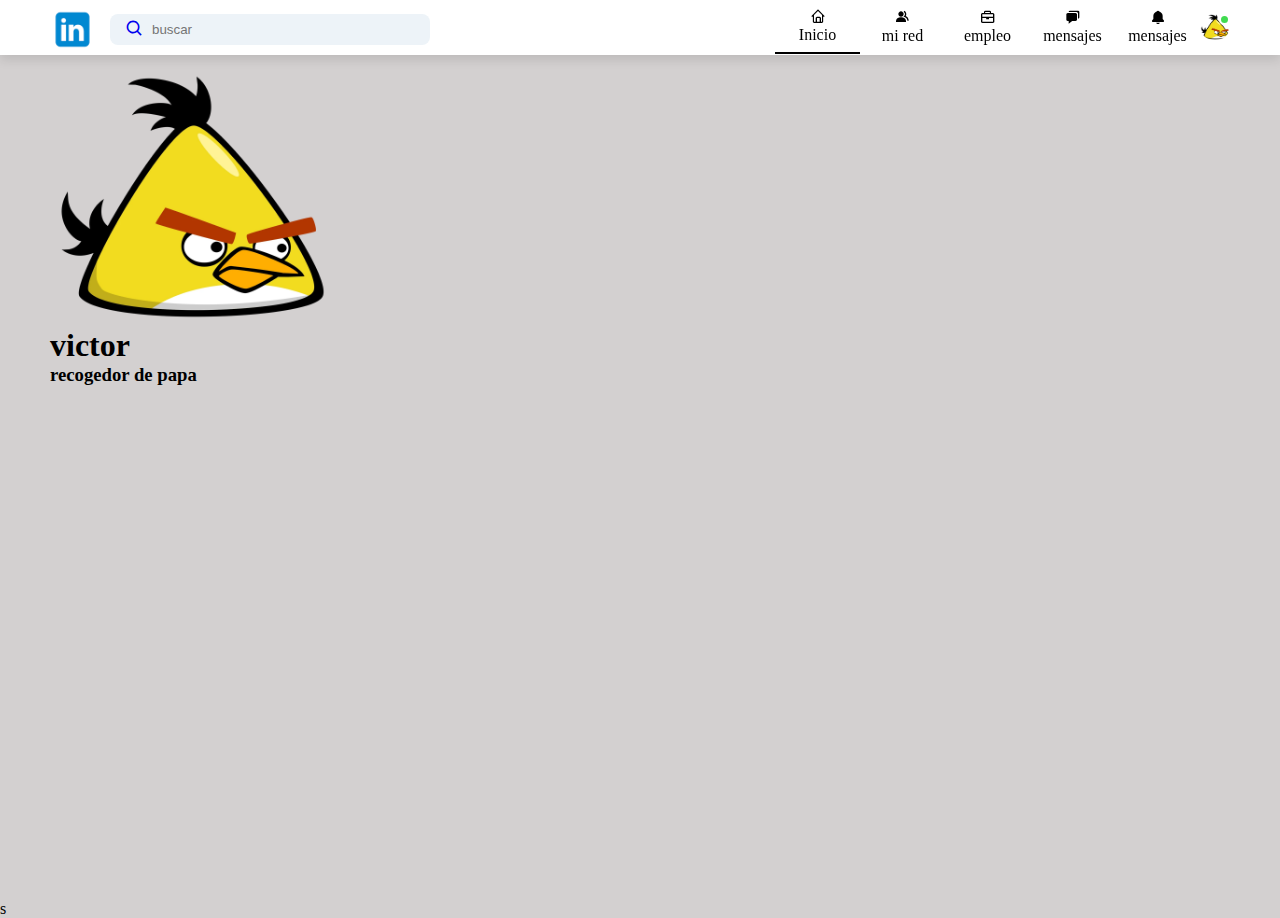
==== index.html @ 9cdaf993 "lo que llevo hasta ahora" ====
<!DOCTYPE html>
<html lang="en">

<head>
  <meta charset="UTF-8">
  <meta name="viewport" content="width=device-width, initial-scale=1.0">
  <title>Linkedin</title>
  <link href='https://unpkg.com/boxicons@2.1.4/css/boxicons.min.css' rel='stylesheet'>
  <link rel="stylesheet" href="/css/styles.css">
  <link rel="shortcut icon" href="img/linkedin.png">
</head>

<body>
  <header>
    <div class="container__header container">
      <div class="container_header-izquierda">
        <a href="index.html" class="logo">
          <img src="img/linkedin.png" alt="linkedin.log" class="logo_img">
        </a>
        <form class=" buscar">
          <a href="#">
            <i class=' search__icon bx bx-search'></i>
          </a>
          <input class="input__buscar" type="text" placeholder="buscar">
        </form>
      </div>
      <div class="header__right">
        <nav class="navegacion">
          <ul class="lista_navegacion">
            <li class="navegacion_item navegacion_item--border">
              <a href="#" class="navegacion_link">
                <i class='icono_navegacion bx bx-home'></i>
                <span class="span_navegacion">Inicio</span>
              </a>
            </li>
            <li class="navegacion_item">
              <a href="#" class="navegacion_link">
                <i class='icono_navegacion bx bxs-group'></i>
                <span class="span_navegacion">mi red</span>
              </a>
            </li>
            <li class="navegacion_item">
              <a href="#" class="navegacion_link">
                <i class='icono_navegacion bx bx-briefcase'></i>
                <span class="span_navegacion">empleo</span>
              </a>
            </li>
            <li class="navegacion_item">
              <a href="#" class="navegacion_link">
                <i class='icono_navegacion bx bxs-chat'></i>
                <span class="span_navegacion">mensajes</span>
              </a>
            </li>
            <li class="navegacion_item">
              <a href="#" class="navegacion_link">
                <i class='icono_navegacion bx bxs-bell'></i>
                <span class="span_navegacion">mensajes</span>
              </a>
            </li>
            <div href="#" class="perfil">
              <div class="online">
                <img src="/img/victor.png" alt="user" class="user_perfil">
              </div>
            </div>
          </ul>
        </nav>
      </div>
    </div>
  </header>

  <div class="content-layout container">
    <aside class="sidebar">
      <div class="sidebar-profile-box">
        <img src="/img/victor.png" width="100%">
        <div class="sidebar-profile-info">
          <!-- <img src="/img/victor.png"> -->
          <h1>victor</h1>
          <h3>recogedor de papa</h3>

        </div>
      </div>
    </aside>
  </div>
</body>

</html>s
---- css/styles.css ----
* {
  margin: 0;
  padding: 0;
  box-sizing: border-box;
}

body {
  display: flex;
  flex-direction: column;
  background-color: rgb(211, 208, 208);

}



.container {
  max-width: 1200px;
  width: 100%;
  margin: auto;
  padding: 0 10px;

}

header {

  height: 55px;
  grid-area: header;
  width: 100%;
  background-color: #fff;
  padding: 0 10px;
  top: 0;
  z-index: 100;
  box-shadow: 0 5px 10px rgba(0, 0, 0, 0.1);
  position: fixed;

}

.container__header {
  display: flex;
  align-items: center;
  justify-content: space-between;

}

.container_header-izquierda {

  display: flex;
  align-items: center;
  flex: 0 1 380px;
  margin-top: 5px;

}

.logo img {
  width: 45px;
  margin-right: 15px;
  display: block;


}

.buscar {

  display: flex;
  /* display: block; */
  background-color: #edf3f8;
  align-items: center;
  padding: 0 15px;
  border-radius: 8px;
  width: 100%;
  /* margin: 0 auto; */


}

.search__icon {

  font-size: 1.2rem;

}


.input__buscar {


  width: 100%;
  padding: 8px;
  outline: none;
  border: 0;
  background-color: transparent;

}


.container_header {
  background-color: white;
  /* display: flex;
  align-items: center; */
}


.header__right {

  display: flex;
  /* align-items: end; */
  /* align-content: end;   */




}

.navegacion {

  display: flex;
  align-items: center;
  gap: 20px;
}

.lista_navegacion {

  display: flex;
  align-items: center;
  list-style: none;

}

.navegacion_item {

  display: flex;
  align-items: center;

}

.navegacion_link {
  display: flex;
  align-items: center;
  justify-content: center;
  flex-direction: column;
  gap: 2px;
  text-align: center;
  font-weight: 400;
  min-height: 52px;
  min-width: 85px;
  position: relative;
  transition: 1s;
  /* border-bottom: solid black 1px; */
  text-decoration: none;
  color: black;
}

.perfil {
  position: relative;
}

.online {
  position: relative;
}

.online::after {
  content: '';
  height: 7px;
  width: 7px;
  border: 2px solid #fff;
  border-radius: 50%;
  right: 0px;
  top: 0px;
  background-color: #41db51;
  position: absolute;
}

.user_perfil {

  width: 30px;
  border-radius: 50%;
  display: block;
  cursor: pointer;
  position: relative;
}


.navegacion_item:hover {

  /* border-radius: solid black 2px; */
  border-bottom: solid 2px;
  transition: 0.5s;

}

.navegacion_item--border {

  /* border-radius: solid black 2px; */
  border-bottom: solid 2px;

}

.content-layout {
  display: grid;
  grid-template-rows: auto;
  grid-template-columns: 280px 1fr 280px;
  grid-template-areas:
    'sidebar main aside';
  gap: 1rem;
  height: 100vh;
  padding-top: calc(52px + 20px);
}
.sidebar{

  



}
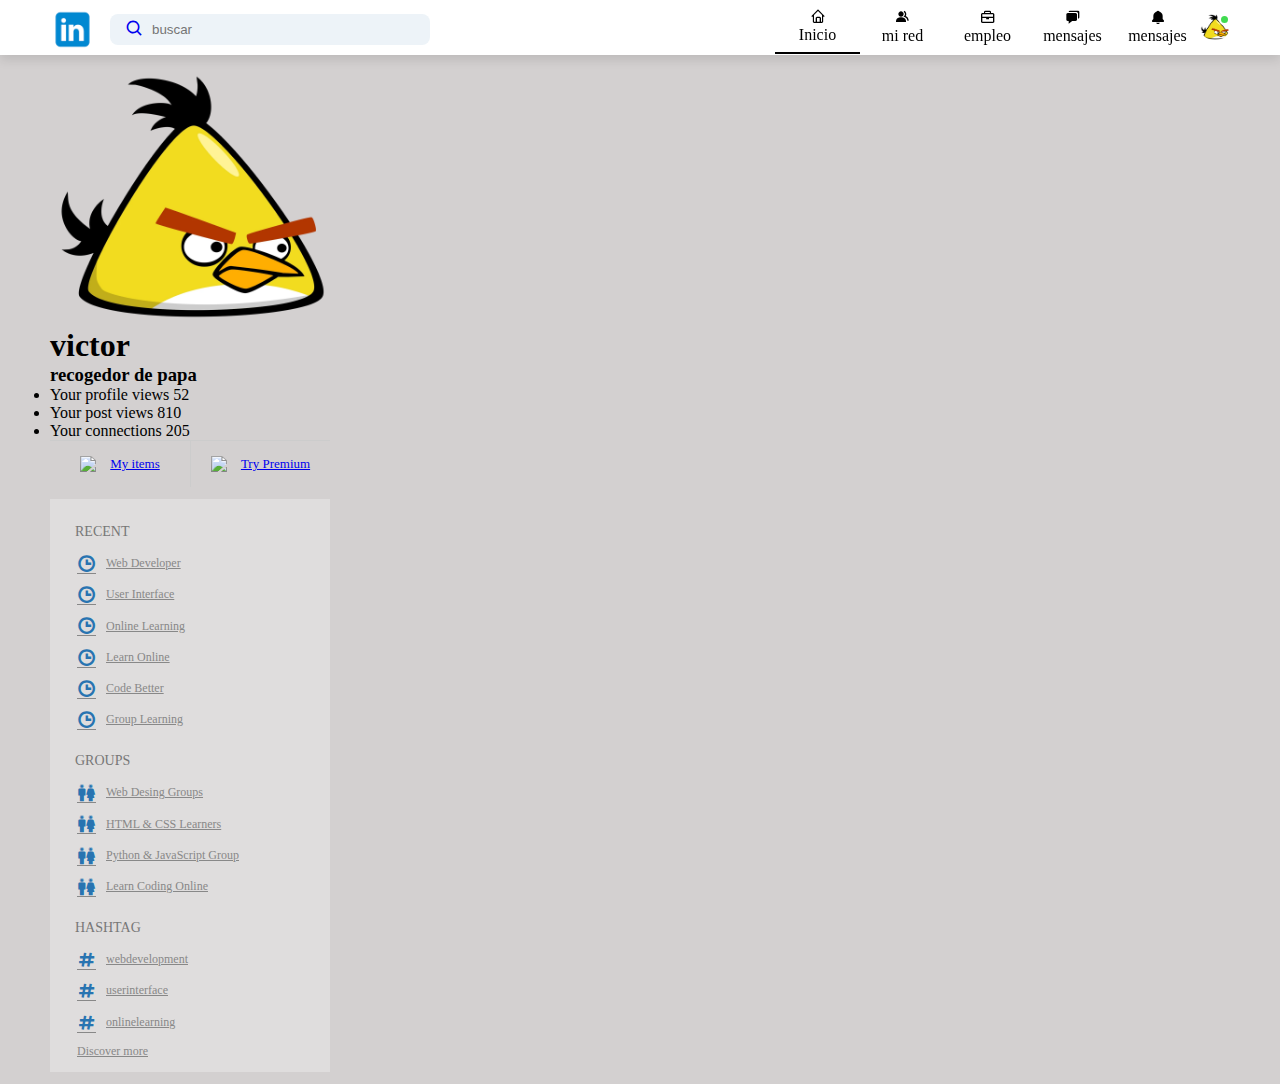
==== commit 4cfc8367: "sidebar--" ====
--- a/index.html
+++ b/index.html
@@ -76,6 +76,41 @@
           <!-- <img src="/img/victor.png"> -->
           <h1>victor</h1>
           <h3>recogedor de papa</h3>
+          <ul>
+            <li>Your profile views <span>52</span></li>
+            <li>Your post views <span>810</span></li>
+            <li>Your connections <span>205</span></li>
+          
+          </ul>
+        </div>
+        <div class="sidebar-perfil-link">
+          <a href="#"><img src="images/items.png">My items</a>
+          <a href="#"><img src="images/premium.png">Try Premium</a>
+        </div>
+      </div>
+
+      <div class="sidebar-rasgos">
+        <h3>RECENT</h3>
+        <a href="#"><i class='bx bx-time'></i> Web Developer </a>
+        <a href="#"><i class='bx bx-time'></i> User Interface </a>
+        <a href="#"><i class='bx bx-time'></i> Online Learning </a>
+        <a href="#"><i class='bx bx-time'></i> Learn Online </a>
+        <a href="#"><i class='bx bx-time'></i> Code Better </a>
+        <a href="#"><i class='bx bx-time'></i> Group Learning </a>
+        <h3>GROUPS</h3>
+        <a href="#"><i class='bx bx-male-female'></i> Web Desing Groups </a>
+        <a href="#"><i class='bx bx-male-female'></i> HTML & CSS Learners </a>
+        <a href="#"><i class='bx bx-male-female'></i> Python & JavaScript Group </a>
+        <a href="#"><i class='bx bx-male-female'></i> Learn Coding Online </a>
+        <h3>HASHTAG</h3>
+        <a href="#"><i class='bx bx-hash'></i> webdevelopment </a>
+        <a href="#"><i class='bx bx-hash'></i> userinterface </a>
+        <a href="#"><i class='bx bx-hash'></i> onlinelearning </a>
+        <div class="discover-more-link">
+          <a href="#">Discover more</a>
+        </div>
+      </div>
+  </aside>
 
         </div>
       </div>
@@ -83,4 +118,4 @@
   </div>
 </body>
 
-</html>s+</html>--- a/css/styles.css
+++ b/css/styles.css
@@ -204,10 +204,65 @@
   height: 100vh;
   padding-top: calc(52px + 20px);
 }
-.sidebar{
-
-  
-
-
-
-}+
+
+
+/* sidebar */
+.sidebar-perfil-link {
+  display: flex;
+  align-items: center;
+  border-top: 1px solid #ccc;
+}
+.sidebar-perfil-link a {
+  display: flex;
+  flex-basis: 50%;
+  align-items: center;
+  justify-content: center;
+  padding: 15px 0;
+  font-size: 13px;
+  border-left: 1px solid #ccc;
+}
+
+.sidebar-perfil-link a:first-child {
+  border-left: 0;
+}
+
+.sidebar-perfil-link a img {
+  width: 20px;
+  margin-right: 10px;
+}
+
+.sidebar-rasgos {
+  background-color: #dfdddd;
+  padding: 5px 25px;
+  margin: 12px 0;
+}
+
+.sidebar-rasgos h3 {
+  color: #777;
+  font-size: 14px;
+  font-weight: 500;
+  margin: 20px 0 10px;
+}
+
+.sidebar-rasgos a {
+  display: flex;
+  align-items: center;
+  font-size: 12px;
+  font-weight: 500;
+  color: #888;
+  margin: 4px 0;
+  padding: 4px 2px;
+  transition: 0.5s;
+}
+
+.sidebar-rasgos a:hover {
+  background-color: #edf3f8;
+}
+
+.sidebar-rasgos a i {
+  font-size: 1.2rem;
+  margin-right: 10px;
+  font-weight: 600;
+  color: #2874b1;
+}
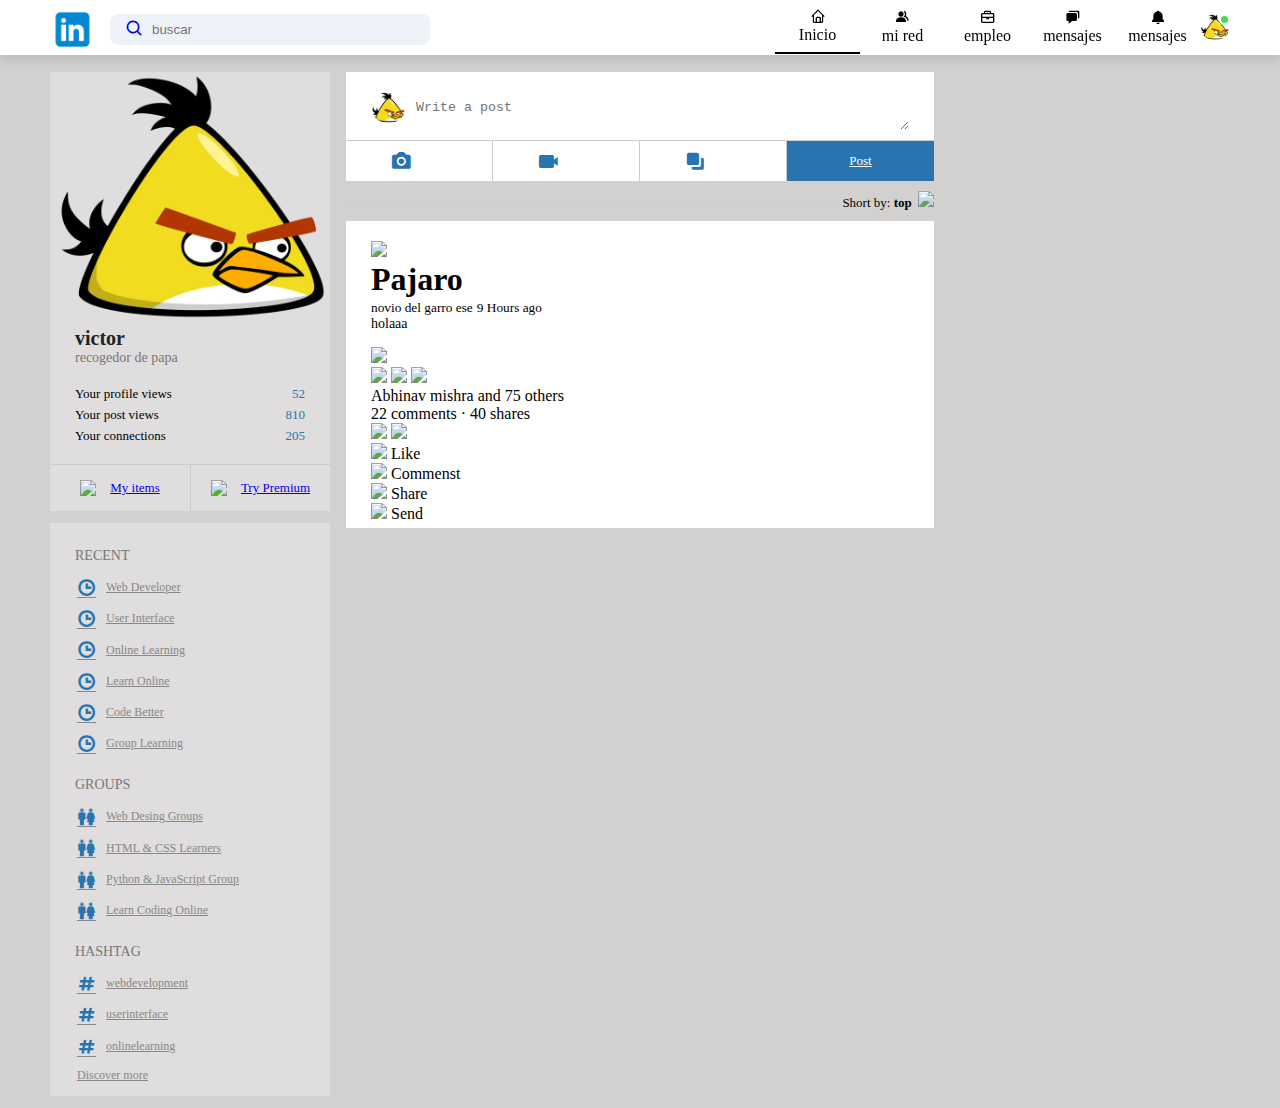
==== commit d8dfb755: "avances" ====
--- a/index.html
+++ b/index.html
@@ -1,5 +1,5 @@
 <!DOCTYPE html>
-<html lang="en">
+<html lang="es">
 
 <head>
   <meta charset="UTF-8">
@@ -7,7 +7,7 @@
   <title>Linkedin</title>
   <link href='https://unpkg.com/boxicons@2.1.4/css/boxicons.min.css' rel='stylesheet'>
   <link rel="stylesheet" href="/css/styles.css">
-  <link rel="shortcut icon" href="img/linkedin.png">
+  <link rel="shortcut icon" href="img/linkedIn_PNG8-removebg-preview.png">
 </head>
 
 <body>
@@ -111,6 +111,100 @@
         </div>
       </div>
   </aside>
+  <main class="main">
+
+    <div class="creacion-publicacion">
+      <div class="creacion-publi-input">
+        <img src="/img/victor.png">
+        <textarea rows="2" placeholder="Write a post"></textarea>
+      </div>
+      <div class="creacion-post-links">
+        <li>
+          <a href="#">
+          <i class='bx bxs-camera'></i>
+          <span>Photo</span>
+          </a>
+        </li>
+        <li>
+          <a href="#">
+            <i class='bx bxs-video'></i>
+            <span>Video</span>
+            </a>
+          </li>
+        <li>
+          <a href="#">
+            <i class='bx bx-merge'></i>
+            <span>Event</span>
+          </a>
+          </li>
+        <li>
+          <a href="#">Post</a>
+        </li>
+      </div>
+    </div>
+    <div class="short-by">
+      <hr>
+      <p>Short by: <span>top <img src="images/down-arrow.png"></span></p>
+    </div>
+
+    
+    <div class="publi">
+      <div class="posts-author">
+        <img src="images/user-1.png">
+        <div>
+          <h1>Pajaro</h1>
+          <small>novio del garro ese</small>
+          <small>9 Hours ago</small>
+        </div>
+      </div>
+      <p>
+       
+        holaaa
+      </p>
+      <img src="images/post-image-2.png" width="100%">
+
+      <div class="post-stats">
+        <div>
+          <div class="post-stats-info">
+            <img src="images/thumbsup.png">
+            <img src="images/love.png">
+            <img src="images/clap.png">
+          </div>
+          <span class="liked-users">Abhinav mishra and 75 others</span>
+        </div>
+        <div>
+          <span>22 comments &middot; 40 shares</span>
+        </div>
+      </div>
+      <div class="post-activity">
+        <div>
+          <img src="images/user-1.png" class="post-activity-user-icon">
+          <img src="images/down-arrow.png" class="post-activity-arrow-icon">
+        </div>
+        <div class="post-activity-link">
+          <img src="images/like.png">
+          <span>Like</span>
+        </div>
+        <div class="post-activity-link">
+          <img src="images/comment.png">
+          <span>Commenst</span>
+        </div>
+        <div class="post-activity-link">
+          <img src="images/share.png">
+          <span>Share</span>
+        </div>
+        <div class="post-activity-link">
+          <img src="images/send.png">
+          <span>Send</span>
+        </div>
+      </div>
+    </div>
+
+   
+
+  </main>
+
+
 
         </div>
       </div>
--- a/css/styles.css
+++ b/css/styles.css
@@ -266,3 +266,252 @@
   font-weight: 600;
   color: #2874b1;
 }
+
+.sidebar-profile-box{
+
+
+  background-color: #dfdddd;
+}
+.sidebar-profile-info{
+
+  padding: 0 25px
+}
+.sidebar-profile-info img {
+  width: 90px;
+  border-radius: 50%;
+  background-color: #fff;
+  padding: 4px;
+  margin-top: -45px;
+}
+
+.sidebar-profile-info h1 {
+  font-size: 20px;
+  font-weight: 600;
+  color: #222;
+}
+
+.sidebar-profile-info h3 {
+  font-size: 14px;
+  font-weight: 500;
+  color: #777;
+}
+
+.sidebar-profile-info ul {
+  list-style: none;
+  margin: 20px 0;
+}
+
+.sidebar-profile-info ul li {
+  width: 100%;
+  margin: 5px 0;
+  font-size: 13px;
+}
+
+.sidebar-profile-info ul li span {
+  float: right;
+  color: #2874b1;
+}
+
+
+
+/* content */
+
+.main {
+  grid-area: main;
+}
+
+.creacion-publicacion{
+  background-color: #fff;
+}
+
+.creacion-publi-input {
+  padding: 20px 25px 10px;
+  display: flex;
+  align-items: flex-start;
+}
+
+.creacion-publi-input img {
+  width: 35px;
+  border-radius: 50%;
+  margin-right: 10px;
+}
+
+.creacion-publi-input textarea {
+  width: 100%;
+  border: 0;
+  outline: none;
+  background: transparent;
+  margin-top: 8px;
+  resize: vertical;
+  overflow: auto;
+}
+
+::placeholder {
+  font-weight: 500;
+}
+
+.creacion-post-links {
+  display: flex;
+  align-items: flex-start;
+}
+
+.creacion-post-links li {
+  list-style: none;
+  border-top: 1px solid #ccc;
+  border-right: 1px solid #ccc;
+  font-size: 13px;
+  display: flex;
+  flex-basis: 25%;
+  align-items: center;
+  justify-content: center;
+}
+
+.creacion-post-links li a {
+  display: flex;
+  align-items: center;
+  justify-content: center;
+  width: 100%;
+  height: 40px;
+  transition: 0.5s;
+  color: #fff;
+}
+
+.creacion-post li a span {
+  color: #222;
+}
+
+.creacion-post-links li a:hover {
+  background-color: #ccc;
+}
+
+.creacion-post-links li:last-child {
+  border-right: 0;
+  background-color: #2874b1;
+  color: #fff;
+}
+
+.creacion-post-links li i {
+  font-size: 1.4rem;
+  color: #2874b1;
+  margin-right: 5px;
+}
+.short-by {
+  display: flex;
+  align-items: center;
+  margin: 10px 0;
+}
+
+.short-by hr {
+  flex: 1;
+  border: 0;
+  height: 1px;
+  background-color: #ccc;
+}
+
+.short-by p {
+  font-size: 13px;
+  padding-left: 5px;
+}
+
+.short-by p span {
+  font-weight: 600;
+  cursor: pointer;
+}
+
+.short-by p span img {
+  width: 12px;
+  margin-left: 3px;
+}
+
+.publi {
+  background-color: #fff;
+  padding: 20px 25px 5px;
+  margin: 5px 0 15px;
+}
+
+.publicacion-profile {
+  display: flex;
+  align-items: center;
+  margin-bottom: 20px;
+}
+
+.publicacion-profile img {
+  width: 35px;
+  border-radius: 50%;
+  margin-right: 10px;
+  margin-top: 5px;
+}
+
+.publicacion-profile h1 {
+  font-size: 18px;
+  font-weight: 600;
+  color: #333;
+}
+
+.publicacion-profile small {
+  display: block;
+  margin-top: -2px;
+}
+
+.publi p {
+  font-size: 14px;
+  margin-bottom: 15px;
+}
+
+.estado{
+  display: flex;
+  flex-wrap: wrap;
+  align-items: center;
+  justify-content: space-between;
+  font-size: 12px;
+  border-bottom: 1px solid #ccc;
+  padding-bottom: 6px;
+}
+
+.estado div {
+  display: flex;
+  align-items: center;
+}
+
+.estadoinfo {
+  display: flex;
+  gap: 10px;
+}
+
+.estado {
+  width: 15px;
+  margin-right: -5px;
+}
+
+.like{
+  margin-left: 10px;
+}
+
+.actividad {
+  display: flex;
+  align-items: center;
+  justify-content: space-between;
+  padding: 10px 0;
+  font-size: 14px;
+  font-weight: 500;
+}
+
+.actividad div {
+  display: flex;
+  align-items: center;
+}
+
+.icon-user {
+  width: 22px;
+  border-radius: 50%;
+}
+
+.flecha-icon {
+  width: 12px;
+  border-left: 5px;
+}
+
+.publicacion img {
+  width: 18px;
+  margin-right: 8px;
+}
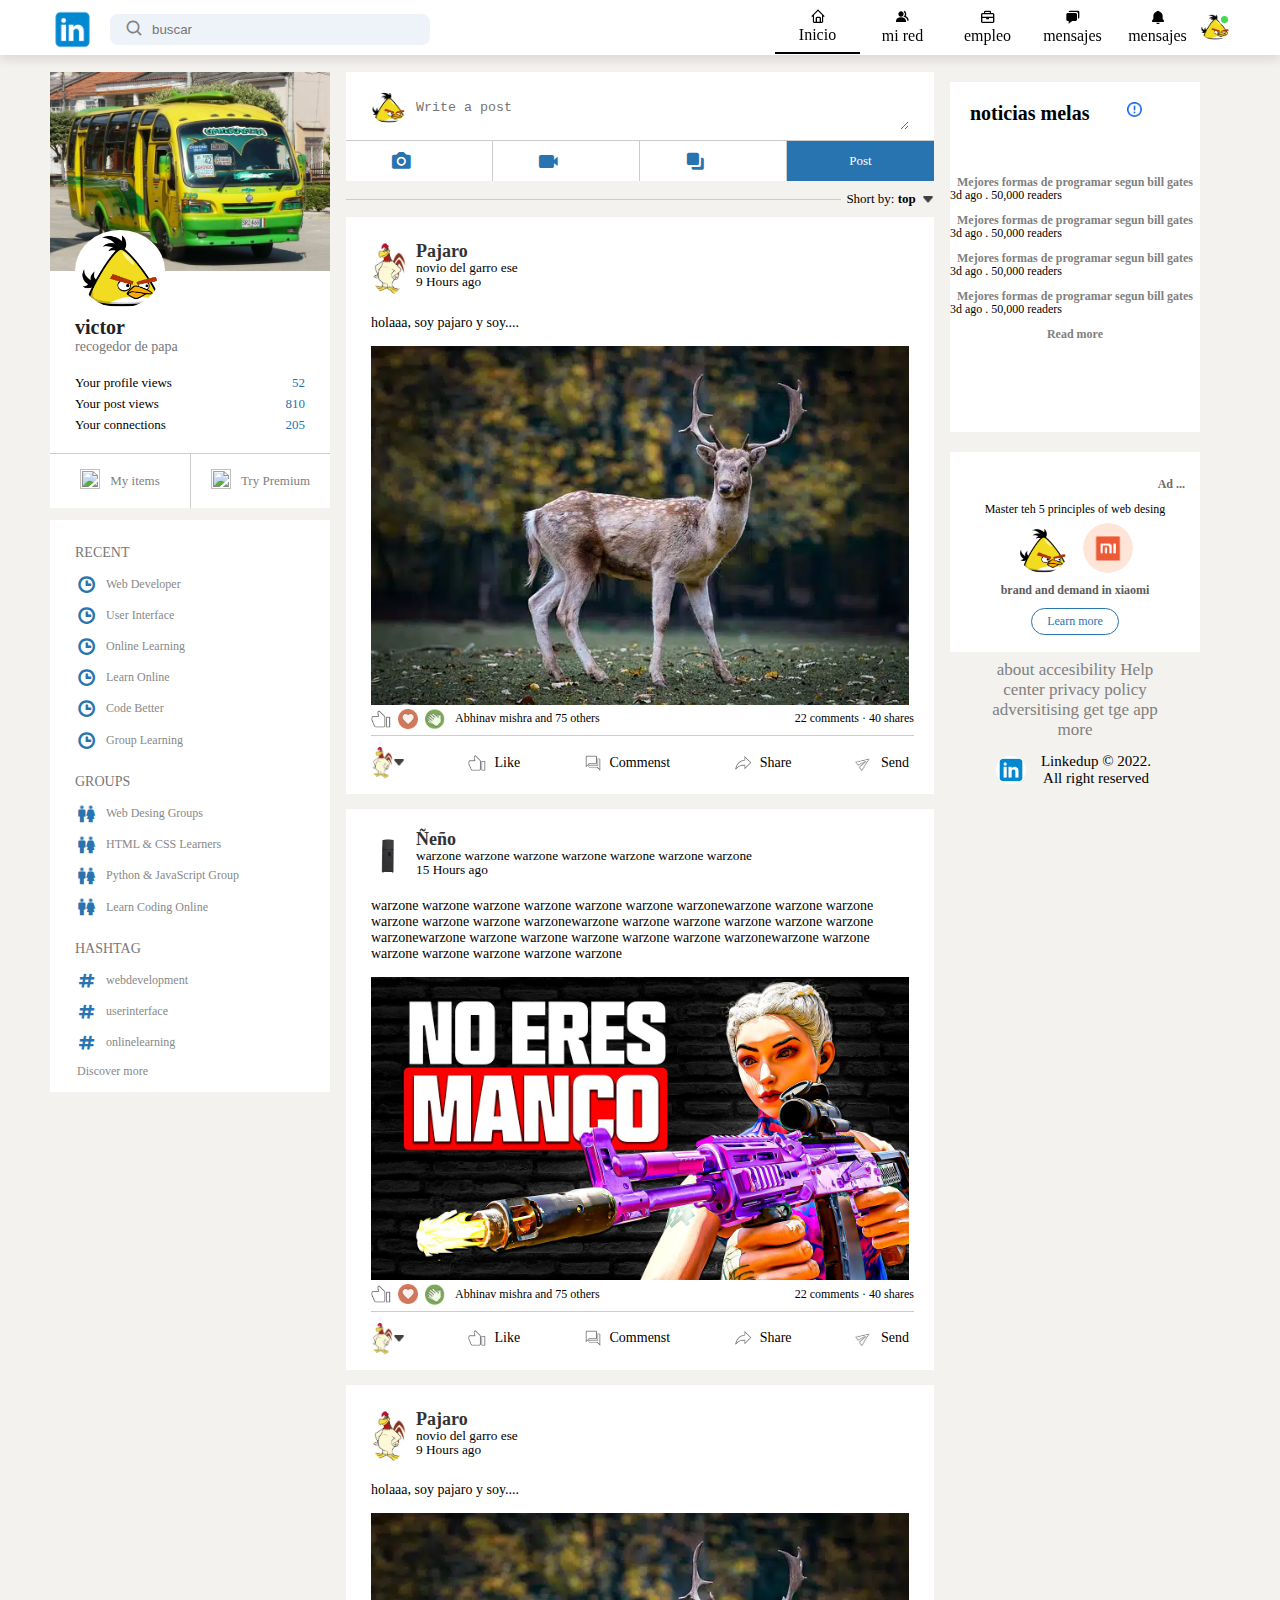
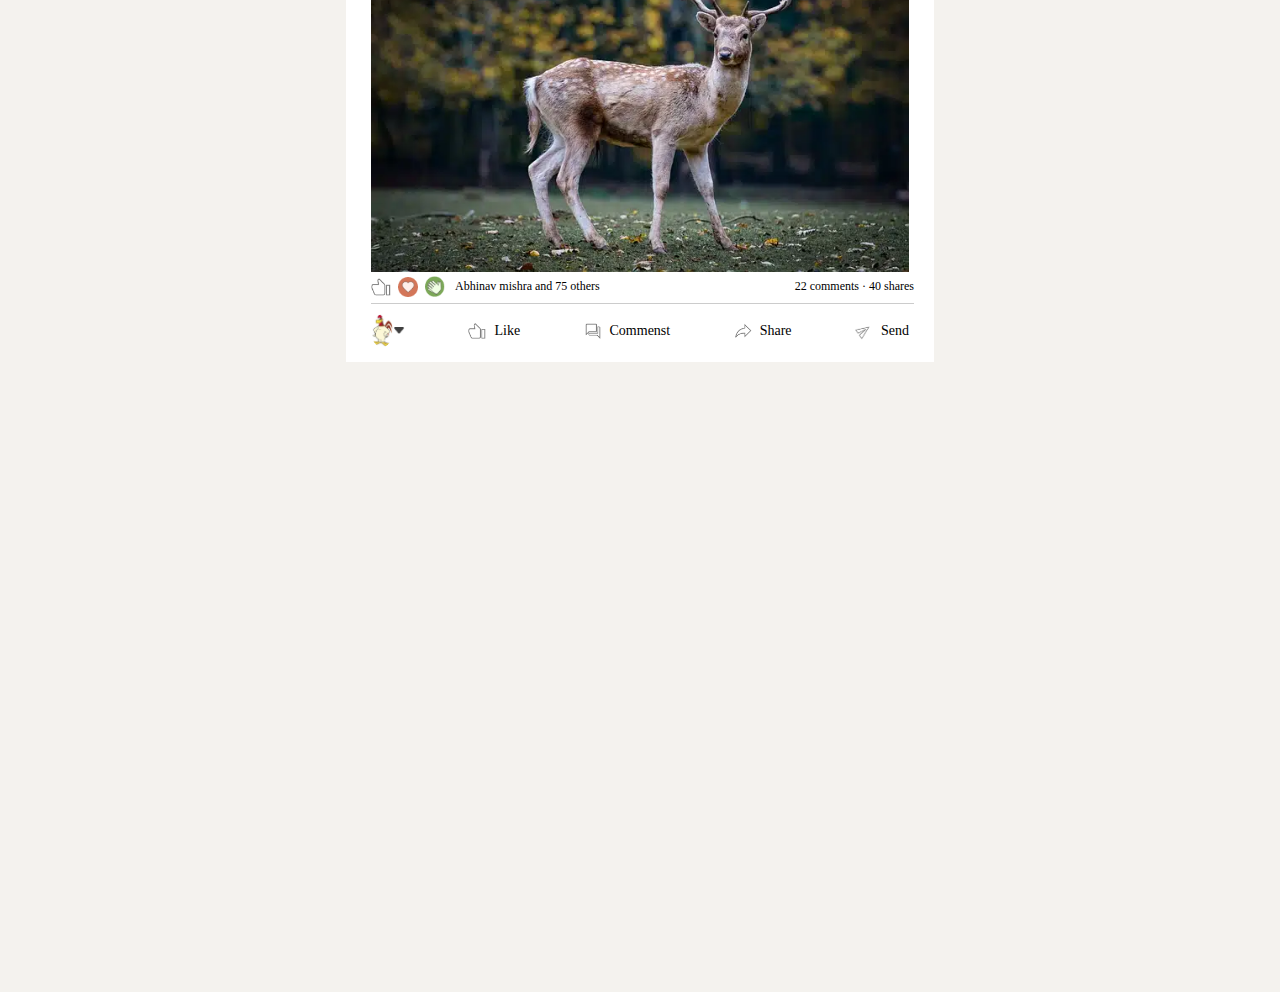
==== commit c02ffd07: "layout principal hecho" ====
--- a/index.html
+++ b/index.html
@@ -6,7 +6,7 @@
   <meta name="viewport" content="width=device-width, initial-scale=1.0">
   <title>Linkedin</title>
   <link href='https://unpkg.com/boxicons@2.1.4/css/boxicons.min.css' rel='stylesheet'>
-  <link rel="stylesheet" href="/css/styles.css">
+  <link rel="stylesheet" href="css/styles.css">
   <link rel="shortcut icon" href="img/linkedIn_PNG8-removebg-preview.png">
 </head>
 
@@ -59,7 +59,7 @@
             </li>
             <div href="#" class="perfil">
               <div class="online">
-                <img src="/img/victor.png" alt="user" class="user_perfil">
+                <img src="img/victor.png" alt="user" class="user_perfil">
               </div>
             </div>
           </ul>
@@ -71,16 +71,16 @@
   <div class="content-layout container">
     <aside class="sidebar">
       <div class="sidebar-profile-box">
-        <img src="/img/victor.png" width="100%">
+        <img src="img/f9ebec8f-c1d9-420b-af87-7182e634ad0b.jpg" width="100%">
         <div class="sidebar-profile-info">
-          <!-- <img src="/img/victor.png"> -->
+          <img src="img/victor.png">
           <h1>victor</h1>
           <h3>recogedor de papa</h3>
           <ul>
             <li>Your profile views <span>52</span></li>
             <li>Your post views <span>810</span></li>
             <li>Your connections <span>205</span></li>
-          
+
           </ul>
         </div>
         <div class="sidebar-perfil-link">
@@ -110,106 +110,256 @@
           <a href="#">Discover more</a>
         </div>
       </div>
-  </aside>
-  <main class="main">
-
-    <div class="creacion-publicacion">
-      <div class="creacion-publi-input">
-        <img src="/img/victor.png">
-        <textarea rows="2" placeholder="Write a post"></textarea>
-      </div>
-      <div class="creacion-post-links">
-        <li>
-          <a href="#">
-          <i class='bx bxs-camera'></i>
-          <span>Photo</span>
-          </a>
-        </li>
-        <li>
-          <a href="#">
-            <i class='bx bxs-video'></i>
-            <span>Video</span>
+    </aside>
+    <main class="main">
+
+      <div class="creacion-publicacion">
+        <div class="creacion-publi-input">
+          <img src="img/victor.png">
+          <textarea rows="2" placeholder="Write a post"></textarea>
+        </div>
+        <div class="creacion-post-links">
+          <li>
+            <a href="#">
+              <i class='bx bxs-camera'></i>
+              <span>Photo</span>
             </a>
           </li>
-        <li>
-          <a href="#">
-            <i class='bx bx-merge'></i>
-            <span>Event</span>
-          </a>
+          <li>
+            <a href="#">
+              <i class='bx bxs-video'></i>
+              <span>Video</span>
+            </a>
           </li>
-        <li>
-          <a href="#">Post</a>
-        </li>
-      </div>
-    </div>
-    <div class="short-by">
-      <hr>
-      <p>Short by: <span>top <img src="images/down-arrow.png"></span></p>
-    </div>
-
-    
-    <div class="publi">
-      <div class="posts-author">
-        <img src="images/user-1.png">
-        <div>
-          <h1>Pajaro</h1>
-          <small>novio del garro ese</small>
-          <small>9 Hours ago</small>
-        </div>
-      </div>
-      <p>
-       
-        holaaa
-      </p>
-      <img src="images/post-image-2.png" width="100%">
-
-      <div class="post-stats">
-        <div>
-          <div class="post-stats-info">
-            <img src="images/thumbsup.png">
-            <img src="images/love.png">
-            <img src="images/clap.png">
-          </div>
-          <span class="liked-users">Abhinav mishra and 75 others</span>
-        </div>
-        <div>
-          <span>22 comments &middot; 40 shares</span>
-        </div>
-      </div>
-      <div class="post-activity">
-        <div>
-          <img src="images/user-1.png" class="post-activity-user-icon">
-          <img src="images/down-arrow.png" class="post-activity-arrow-icon">
-        </div>
-        <div class="post-activity-link">
-          <img src="images/like.png">
-          <span>Like</span>
-        </div>
-        <div class="post-activity-link">
-          <img src="images/comment.png">
-          <span>Commenst</span>
-        </div>
-        <div class="post-activity-link">
-          <img src="images/share.png">
-          <span>Share</span>
-        </div>
-        <div class="post-activity-link">
-          <img src="images/send.png">
-          <span>Send</span>
-        </div>
-      </div>
-    </div>
-
-   
-
-  </main>
-
-
-
+          <li>
+            <a href="#">
+              <i class='bx bx-merge'></i>
+              <span>Event</span>
+            </a>
+          </li>
+          <li>
+            <a href="#">Post</a>
+          </li>
+        </div>
+      </div>
+      <div class="short-by">
+        <hr>
+        <p>Short by: <span>top <img src="img/down-arrow.png"></span></p>
+      </div>
+
+
+      <div class="publi">
+        <div class="publicacion-profile">
+          <img src="img/pajaro.jpg">
+          <div>
+            <h1>Pajaro</h1>
+            <small>novio del garro ese</small>
+            <small>9 Hours ago</small>
+          </div>
+        </div>
+        <p>
+
+          holaaa, soy pajaro y soy....
+        </p>
+        <img src="img/ciervo.webp" width="100%">
+
+        <div class="estado">
+          <div>
+            <div class="estadoinfo">
+              <img src="img/like linkedin.png">
+              <img src="img/love.png">
+              <img src="img/clap.png">
+            </div>
+            <span class="like">Abhinav mishra and 75 others</span>
+          </div>
+          <div>
+            <span>22 comments &middot; 40 shares</span>
+          </div>
+        </div>
+        <div class="actividad">
+          <div>
+            <img src="img/pajaro.jpg" class="icon-user ">
+            <img src="img/down-arrow.png" class="flecha-icon">
+          </div>
+          <div class="publicacion">
+            <img src="img/like linkedin.png">
+            <span>Like</span>
+          </div>
+          <div class="publicacion">
+            <img src="img/comment.png">
+            <span>Commenst</span>
+          </div>
+          <div class="publicacion">
+            <img src="img/share.png">
+            <span>Share</span>
+          </div>
+          <div class="publicacion">
+            <img src="img/send.png">
+            <span>Send</span>
+          </div>
+        </div>
+      </div>
+
+      <div class="publi">
+        <div class="publicacion-profile">
+          <img src="img/ñeño.webp">
+          <div>
+            <h1>Ñeño</h1>
+            <small>warzone warzone warzone warzone warzone warzone warzone</small>
+            <small>15 Hours ago</small>
+          </div>
+        </div>
+        <p>
+          warzone warzone warzone warzone warzone warzone warzonewarzone warzone warzone warzone warzone warzone
+          warzonewarzone warzone warzone warzone warzone warzone warzonewarzone warzone warzone warzone warzone warzone
+          warzonewarzone warzone warzone warzone warzone warzone warzone
+        </p>
+        <img src="img/maxresdefault.jpg" width="100%">
+
+        <div class="estado">
+          <div>
+            <div class="estadoinfo">
+              <img src="img/like linkedin.png">
+              <img src="img/love.png">
+              <img src="img/clap.png">
+            </div>
+            <span class="like">Abhinav mishra and 75 others</span>
+          </div>
+          <div>
+            <span>22 comments &middot; 40 shares</span>
+          </div>
+        </div>
+        <div class="actividad">
+          <div>
+            <img src="img/pajaro.jpg" class="icon-user ">
+            <img src="img/down-arrow.png" class="flecha-icon">
+          </div>
+          <div class="publicacion">
+            <img src="img/like linkedin.png">
+            <span>Like</span>
+          </div>
+          <div class="publicacion">
+            <img src="img/comment.png">
+            <span>Commenst</span>
+          </div>
+          <div class="publicacion">
+            <img src="img/share.png">
+            <span>Share</span>
+          </div>
+          <div class="publicacion">
+            <img src="img/send.png">
+            <span>Send</span>
+          </div>
+        </div>
+      </div>
+
+      <div class="publi">
+        <div class="publicacion-profile">
+          <img src="img/pajaro.jpg">
+          <div>
+            <h1>Pajaro</h1>
+            <small>novio del garro ese</small>
+            <small>9 Hours ago</small>
+          </div>
+        </div>
+        <p>
+
+          holaaa, soy pajaro y soy....
+        </p>
+        <img src="img/ciervo.webp" width="100%">
+
+        <div class="estado">
+          <div>
+            <div class="estadoinfo">
+              <img src="img/like linkedin.png">
+              <img src="img/love.png">
+              <img src="img/clap.png">
+            </div>
+            <span class="like">Abhinav mishra and 75 others</span>
+          </div>
+          <div>
+            <span>22 comments &middot; 40 shares</span>
+          </div>
+        </div>
+        <div class="actividad">
+          <div>
+            <img src="img/pajaro.jpg" class="icon-user ">
+            <img src="img/down-arrow.png" class="flecha-icon">
+          </div>
+          <div class="publicacion">
+            <img src="img/like linkedin.png">
+            <span>Like</span>
+          </div>
+          <div class="publicacion">
+            <img src="img/comment.png">
+            <span>Commenst</span>
+          </div>
+          <div class="publicacion">
+            <img src="img/share.png">
+            <span>Share</span>
+          </div>
+          <div class="publicacion">
+            <img src="img/send.png">
+            <span>Send</span>
+          </div>
+        </div>
+      </div>
+    </main>
+
+    <!-- aside-derecha -->
+
+
+    <aside class="aside">
+      <div class="sidebar__noticias">
+        <h3>noticias melas
+          <img src="img/more.png">
+        </h3>
+        <a href="#">Mejores formas de programar segun bill gates</a>
+        <span>3d ago . 50,000 readers</span>
+
+        <a href="#">Mejores formas de programar segun bill gates</a>
+        <span>3d ago . 50,000 readers</span>
+
+        <a href="#">Mejores formas de programar segun bill gates</a>
+        <span>3d ago . 50,000 readers</span>
+
+        <a href="#">Mejores formas de programar segun bill gates</a>
+        <span>3d ago . 50,000 readers</span>
+        <a href="#" class="readmor">Read more</a>
+      </div>
+
+      <div class="sticky">
+        <div class="ad">
+          <h5>Ad ...</h5>
+          <p>Master teh 5 principles of web desing</p>
+          <div>
+            <img src="img/victor.png" alt="">
+            <img src="img/mi-logo.png" alt="">
+          </div>
+          <b>brand and demand in xiaomi</b>
+          <div>
+            <a href="#" class="ad-link">Learn more</a>
+          </div>
+          <div class="sidebar-msj">
+            <a href="#">about</a>
+            <a href="#">accesibility</a>
+            <a href="#">Help center</a>
+            <a href="#">privacy policy</a>
+            <a href="#">adversitising</a>
+            <a href="#">get tge app</a>
+            <a href="#">more</a>
+            <div class="copyrigth">
+              <img src="img/linkedin.png" alt="">
+              <p>Linkedup © 2022. All right reserved</p>
+            </div>
+          </div>
         </div>
       </div>
     </aside>
   </div>
+  </div>
+  </aside>
+  </div>
 </body>
 
 </html>--- a/css/styles.css
+++ b/css/styles.css
@@ -7,7 +7,7 @@
 body {
   display: flex;
   flex-direction: column;
-  background-color: rgb(211, 208, 208);
+  background-color: #f4f2ee;
 
 }
 
@@ -213,6 +213,7 @@
   align-items: center;
   border-top: 1px solid #ccc;
 }
+
 .sidebar-perfil-link a {
   display: flex;
   flex-basis: 50%;
@@ -233,7 +234,7 @@
 }
 
 .sidebar-rasgos {
-  background-color: #dfdddd;
+  background-color: #ffffff;
   padding: 5px 25px;
   margin: 12px 0;
 }
@@ -254,6 +255,7 @@
   margin: 4px 0;
   padding: 4px 2px;
   transition: 0.5s;
+  text-decoration: none;
 }
 
 .sidebar-rasgos a:hover {
@@ -267,15 +269,23 @@
   color: #2874b1;
 }
 
-.sidebar-profile-box{
+.sidebar-profile-box {
 
 
   background-color: #dfdddd;
 }
-.sidebar-profile-info{
+
+.sidebar-profile-box img {
+
+  width: 100%;
+  height: 75%;
+}
+
+.sidebar-profile-info {
 
   padding: 0 25px
 }
+
 .sidebar-profile-info img {
   width: 90px;
   border-radius: 50%;
@@ -312,6 +322,12 @@
   color: #2874b1;
 }
 
+.sidebar-profile-box {
+
+  background-color: white;
+
+}
+
 
 
 /* content */
@@ -320,7 +336,7 @@
   grid-area: main;
 }
 
-.creacion-publicacion{
+.creacion-publicacion {
   background-color: #fff;
 }
 
@@ -395,6 +411,7 @@
   color: #2874b1;
   margin-right: 5px;
 }
+
 .short-by {
   display: flex;
   align-items: center;
@@ -458,7 +475,7 @@
   margin-bottom: 15px;
 }
 
-.estado{
+.estado {
   display: flex;
   flex-wrap: wrap;
   align-items: center;
@@ -473,18 +490,25 @@
   align-items: center;
 }
 
+.estadoinfo img {
+  width: 20px;
+
+}
+
 .estadoinfo {
   display: flex;
-  gap: 10px;
+  gap: 7px;
+  /* width: 5px; */
 }
 
 .estado {
-  width: 15px;
+  /* width: 15px; */
   margin-right: -5px;
 }
 
-.like{
+.like {
   margin-left: 10px;
+  /* width: 20px; */
 }
 
 .actividad {
@@ -494,6 +518,7 @@
   padding: 10px 0;
   font-size: 14px;
   font-weight: 500;
+  /* gap: 20px; */
 }
 
 .actividad div {
@@ -515,3 +540,161 @@
   width: 18px;
   margin-right: 8px;
 }
+
+
+/* aside */
+
+.aside {
+
+  /* background-color: #333; */
+  /* width: 280; */
+  height: 280vh;
+
+}
+
+.sidebar__noticias {
+
+  background-color: white;
+  height: 350px;
+  width: 250px;
+
+}
+
+.sidebar__noticias img {
+
+  width: 15px;
+  height: 15px;
+  margin: 0 auto;
+
+}
+
+
+
+.sidebar__noticias h3 {
+
+  font-size: 20px;
+  padding: 20px;
+  font-weight: 600px;
+  margin: 10px 0 30px;
+  display: flex;
+  bottom: 100px;
+
+}
+
+.sidebar__noticias span {
+
+  font-size: 12px;
+}
+
+.sidebar__noticias a {
+  display: block;
+  font-size: 12px;
+  font-weight: 600;
+  margin-top: 10px;
+  margin-bottom: -5px;
+  text-align: center;
+}
+
+a {
+
+  text-decoration: none;
+  color: gray;
+
+
+}
+
+.readmor {
+  display: block;
+
+
+}
+
+.sticky {
+
+  background-color: white;
+  height: 200px;
+  width: 250px;
+  margin-top: 20px;
+  position: sticky;
+
+}
+
+.ad h5 {
+
+  font-size: 12px;
+  text-align: end;
+  color: rgb(112, 109, 109);
+  /* float: right; */
+  padding-bottom: 10px;
+  display: block;
+  top: 5px;
+
+}
+
+.ad {
+  top: 40px;
+  text-align: center;
+  padding: 25px 15px;
+  margin: 12px 0;
+  font-size: 12px;
+}
+
+.ad img {
+
+  width: 50px;
+  border-radius: 50%;
+  margin: 6px;
+
+}
+
+.ad b {
+
+  color: rgb(93, 91, 91);
+  text-decoration: none;
+
+
+
+}
+
+.ad-link {
+  display: inline-block;
+  border: 1px solid #2874b1;
+  border-radius: 30px;
+  padding: 5px 15px;
+  color: #2874b1;
+  font-weight: 500;
+  margin: 10px auto 10px;
+
+
+}
+
+.sidebar-msj {
+
+  padding: 15px 25px;
+  text-align: center;
+  font-size: 17px;
+  text-decoration: none;
+
+
+
+
+}
+
+.copyrigth {
+
+  display: flex;
+  align-items: center;
+  justify-content: center;
+  font-size: 15px;
+  margin-top: 10px;
+  /* font-weight: 500; */
+
+}
+
+.copyrigth img {
+
+  width: 30px;
+  /* margin-right: 4px; */
+
+
+}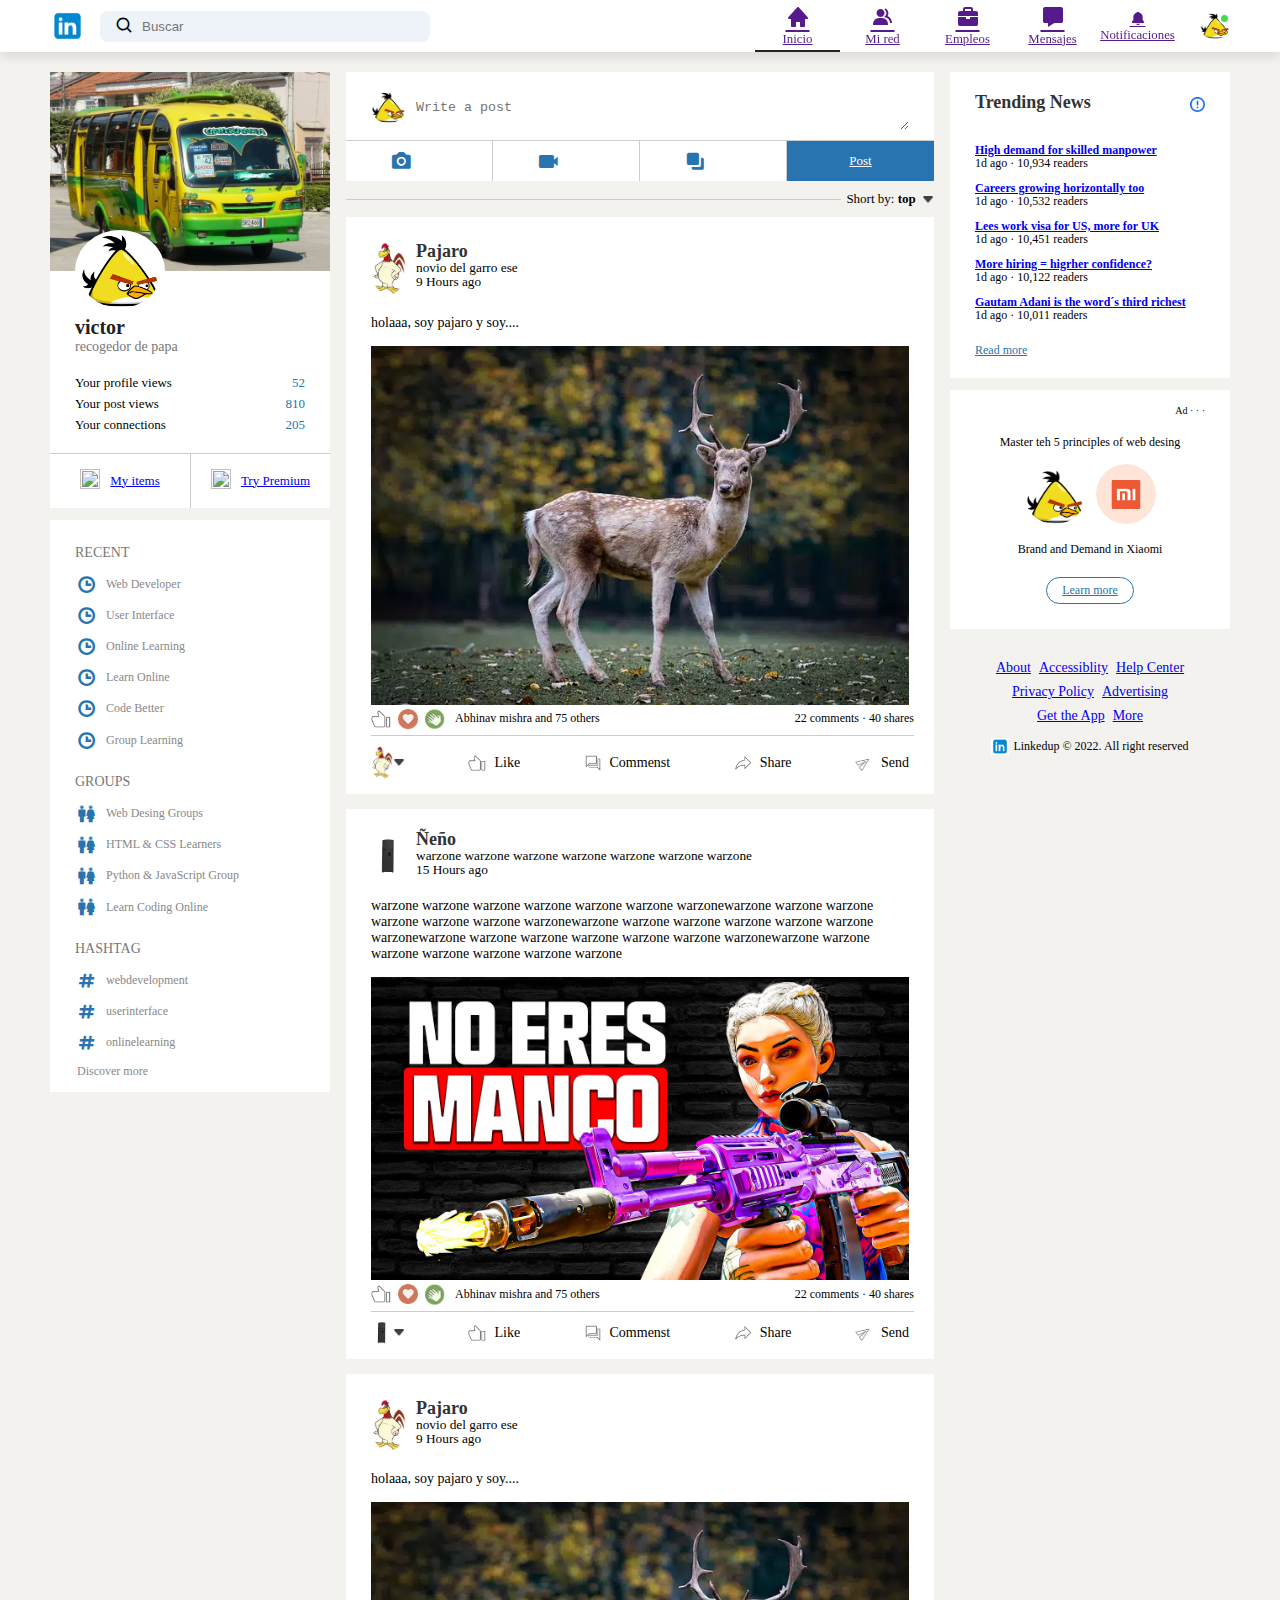
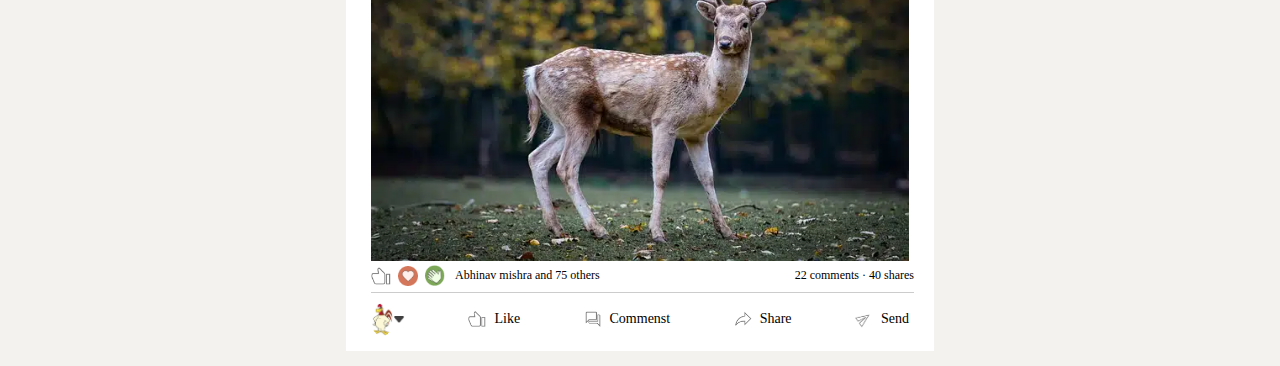
==== commit 381eb9e8: "arreglo de errores" ====
--- a/index.html
+++ b/index.html
@@ -11,62 +11,99 @@
 </head>
 
 <body>
-  <header>
-    <div class="container__header container">
-      <div class="container_header-izquierda">
-        <a href="index.html" class="logo">
-          <img src="img/linkedin.png" alt="linkedin.log" class="logo_img">
-        </a>
-        <form class=" buscar">
-          <a href="#">
-            <i class=' search__icon bx bx-search'></i>
+<header>
+      <div class="header__container container">
+        <div class="header__izquierda">
+          <a href="index.html" class="logo">
+            <img src="img/linkedin.png" alt="logo" class="logo__imagen">
           </a>
-          <input class="input__buscar" type="text" placeholder="buscar">
-        </form>
-      </div>
-      <div class="header__right">
-        <nav class="navegacion">
-          <ul class="lista_navegacion">
-            <li class="navegacion_item navegacion_item--border">
-              <a href="#" class="navegacion_link">
-                <i class='icono_navegacion bx bx-home'></i>
-                <span class="span_navegacion">Inicio</span>
-              </a>
-            </li>
-            <li class="navegacion_item">
-              <a href="#" class="navegacion_link">
-                <i class='icono_navegacion bx bxs-group'></i>
-                <span class="span_navegacion">mi red</span>
-              </a>
-            </li>
-            <li class="navegacion_item">
-              <a href="#" class="navegacion_link">
-                <i class='icono_navegacion bx bx-briefcase'></i>
-                <span class="span_navegacion">empleo</span>
-              </a>
-            </li>
-            <li class="navegacion_item">
-              <a href="#" class="navegacion_link">
-                <i class='icono_navegacion bx bxs-chat'></i>
-                <span class="span_navegacion">mensajes</span>
-              </a>
-            </li>
-            <li class="navegacion_item">
-              <a href="#" class="navegacion_link">
-                <i class='icono_navegacion bx bxs-bell'></i>
-                <span class="span_navegacion">mensajes</span>
-              </a>
-            </li>
-            <div href="#" class="perfil">
+          <form class="buscar">
+            <i class='buscar__icon bx bx-search'></i>
+            <input class="buscar__input" type="text" placeholder="Buscar">
+          </form>
+        </div>
+        <div class="header__right">
+          <nav class="navegacion">
+            <ul class="navegacion__list">
+              <li class="navegacion__item">
+                <a href="" class="navegacion__link active-link">
+                  <i class='navegacion__icon bx bxs-home'></i>
+                  <span class="navegacion__span">Inicio</span>
+                </a>
+              </li>
+              <li class="navegacion__item">
+                <a href="" class="navegacion__link">
+                  <i class='navegacion__icon bx bxs-group'></i>
+                  <span class="navegacion__span">Mi red</span>
+                </a>
+              </li>
+              <li class="navegacion__item">
+                <a href="" class="navegacion__link">
+                  <i class='navegacion__icon bx bxs-briefcase'></i>
+                  <span class="navegacion__span">Empleos</span>
+                </a>
+              </li>
+              <li class="navegacion__item">
+                <a href="" class="navegacion__link">
+                  <i class='navegacion__icon bx bxs-message'></i>
+                  <span class="navegacion__span">Mensajes</span>
+                </a>
+              </li>
+              <li class="navegacion__item">
+                <a href="" class="navegacion__link">
+                  <i class='navegacionn__icon bx bxs-bell'></i>
+                  <span class="navegacion__span">Notificaciones</span>
+                </a>  
+              </li>
+            </ul>
+            <div class="profile">
               <div class="online">
-                <img src="img/victor.png" alt="user" class="user_perfil">
+                <img src="img/victor.png" alt="user" class="profile">
+              </div>
+ 
+              <div class="profile-menuwrap" id="profielMenu">
+                <div class="profilemenu">
+                  <div class="user-info">
+                    <img src="images/user-1.png">
+                    <div>
+                      <h3>Rayan Walton</h3>
+                      <a href="profile.html">Seeyour profile</a>
+                    </div>
+                  </div>
+                  <hr>
+                  <a href="#" class="profile-menu-link">
+                    <img src="images/feedback.png">
+                    <p>Give Feebdack</p>
+                    <span>></span>
+                  </a>
+                  <a href="#" class="profile-menu-link">
+                    <img src="images/setting.png">
+                    <p>Setting & Privacy</p>
+                    <span>></span>
+                  </a>
+                  <a href="#" class="profile-menu-link">
+                    <img src="images/help.png">
+                    <p>Help & Support</p>
+                    <span>></span>
+                  </a>
+                  <a href="#" class="profile-menu-link">
+                    <img src="images/display.png">
+                    <p>Display & Accessiblity</p>
+                    <span>></span>
+                  </a>
+                  <a href="#" class="profile-menu-link">
+                    <img src="images/logout.png">
+                    <p>Logout</p>
+                    <span>></span>
+                  </a>
+                </div>
               </div>
             </div>
-          </ul>
-        </nav>
-      </div>
-    </div>
-  </header>
+            
+          </nav>
+        </div>
+      </div>
+    </header>
 
   <div class="content-layout container">
     <aside class="sidebar">
@@ -231,7 +268,7 @@
         </div>
         <div class="actividad">
           <div>
-            <img src="img/pajaro.jpg" class="icon-user ">
+            <img src="img/ñeño.webp" class="icon-user ">
             <img src="img/down-arrow.png" class="flecha-icon">
           </div>
           <div class="publicacion">
@@ -310,56 +347,56 @@
 
 
     <aside class="aside">
-      <div class="sidebar__noticias">
-        <h3>noticias melas
-          <img src="img/more.png">
-        </h3>
-        <a href="#">Mejores formas de programar segun bill gates</a>
-        <span>3d ago . 50,000 readers</span>
-
-        <a href="#">Mejores formas de programar segun bill gates</a>
-        <span>3d ago . 50,000 readers</span>
-
-        <a href="#">Mejores formas de programar segun bill gates</a>
-        <span>3d ago . 50,000 readers</span>
-
-        <a href="#">Mejores formas de programar segun bill gates</a>
-        <span>3d ago . 50,000 readers</span>
-        <a href="#" class="readmor">Read more</a>
+        
+      <div class="sidebar-noticias">
+        <img src="img/more.png" class="informacion">
+        <h3>Trending News</h3>
+        <a href="#">High demand for skilled manpower</a>
+        <span>1d ago &middot; 10,934 readers</span>
+
+        <a href="#">Careers growing horizontally too</a>
+        <span>1d ago &middot; 10,532 readers</span>
+
+        <a href="#">Lees work visa for US, more for UK</a>
+        <span>1d ago &middot; 10,451 readers</span>
+
+        <a href="#">More hiring = higrher confidence?</a>
+        <span>1d ago &middot; 10,122 readers</span>
+
+        <a href="#">Gautam Adani is the word´s third richest</a>
+        <span>1d ago &middot; 10,011 readers</span>
+
+        <a href="#" class="readmore">Read more</a>
       </div>
 
       <div class="sticky">
         <div class="ad">
-          <h5>Ad ...</h5>
+          <small>Ad &middot; &middot; &middot;</small>
           <p>Master teh 5 principles of web desing</p>
           <div>
-            <img src="img/victor.png" alt="">
-            <img src="img/mi-logo.png" alt="">
-          </div>
-          <b>brand and demand in xiaomi</b>
-          <div>
-            <a href="#" class="ad-link">Learn more</a>
-          </div>
-          <div class="sidebar-msj">
-            <a href="#">about</a>
-            <a href="#">accesibility</a>
-            <a href="#">Help center</a>
-            <a href="#">privacy policy</a>
-            <a href="#">adversitising</a>
-            <a href="#">get tge app</a>
-            <a href="#">more</a>
-            <div class="copyrigth">
-              <img src="img/linkedin.png" alt="">
-              <p>Linkedup © 2022. All right reserved</p>
-            </div>
-          </div>
-        </div>
-      </div>
-    </aside>
-  </div>
-  </div>
+            <img src="img/victor.png">
+            <img src="img/mi-logo.png">
+          </div>
+          <b>Brand and Demand in Xiaomi</b>
+          <a href="#" class="ad-link">Learn more</a>
+        </div>
+
+        <div class="links">
+          <a href="#">About</a>
+          <a href="#">Accessiblity</a>
+          <a href="#">Help Center</a>
+          <a href="#">Privacy Policy</a>
+          <a href="#">Advertising</a>
+          <a href="#">Get the App</a>
+          <a href="#">More</a>
+          <div class="msg">
+            <img src="img/linkedin.png">
+            <p>Linkedup &#169; 2022. All right reserved</p>
+          </div>
+        </div>
+      </div>
   </aside>
-  </div>
+</div>
 </body>
 
 </html>--- a/css/styles.css
+++ b/css/styles.css
@@ -11,6 +11,17 @@
 
 }
 
+.content-layout {
+  display: grid;
+  grid-template-rows: auto;
+  grid-template-columns: 280px 1fr 280px;
+  grid-template-areas:
+    'sidebar main aside';
+  gap: 1rem;
+  height: 100vh;
+  padding-top: calc(52px + 20px);
+}
+
 
 
 .container {
@@ -18,121 +29,76 @@
   width: 100%;
   margin: auto;
   padding: 0 10px;
-
-}
-
-header {
-
-  height: 55px;
-  grid-area: header;
-  width: 100%;
-  background-color: #fff;
-  padding: 0 10px;
-  top: 0;
-  z-index: 100;
-  box-shadow: 0 5px 10px rgba(0, 0, 0, 0.1);
-  position: fixed;
-
-}
-
-.container__header {
-  display: flex;
-  align-items: center;
-  justify-content: space-between;
-
-}
-
-.container_header-izquierda {
-
-  display: flex;
-  align-items: center;
-  flex: 0 1 380px;
-  margin-top: 5px;
-
-}
-
-.logo img {
-  width: 45px;
-  margin-right: 15px;
-  display: block;
-
-
-}
-
-.buscar {
-
-  display: flex;
-  /* display: block; */
-  background-color: #edf3f8;
-  align-items: center;
-  padding: 0 15px;
-  border-radius: 8px;
-  width: 100%;
-  /* margin: 0 auto; */
-
-
-}
-
-.search__icon {
-
-  font-size: 1.2rem;
-
-}
-
-
-.input__buscar {
-
-
-  width: 100%;
-  padding: 8px;
-  outline: none;
-  border: 0;
-  background-color: transparent;
-
-}
-
-
-.container_header {
-  background-color: white;
-  /* display: flex;
-  align-items: center; */
-}
-
-
-.header__right {
-
-  display: flex;
-  /* align-items: end; */
-  /* align-content: end;   */
-
-
-
-
-}
+}
+  header {
+    grid-area: header;
+    width: 100%;
+    background-color: #fff;
+    padding: 0 10px;
+    top: 0;
+    z-index: 100;
+    box-shadow: 0 5px 10px rgba(0, 0, 0, 0.1);
+    position: fixed;
+  }
+  
+  .header__container {
+    display: flex;
+    align-items: center;
+    justify-content: space-between;
+  }
+  
+  .header__izquierda {
+    display: flex;
+    align-items: center;
+    flex: 0 1 380px;
+  }
+  
+  .logo__imagen {
+    width: 35px;
+    margin-right: 15px;
+    display: block;
+  }
+  
+  .buscar {
+    background-color: #edf3f8;
+    border-radius: 8px;
+    display: flex;
+    align-items: center;
+    padding: 0 15px;
+    width: 100%;
+  }
+  
+  .buscar__icon {
+    font-size: 1.2rem;
+  }
+  
+  .buscar__input {
+    width: 100%;
+    background-color: transparent;
+    padding: 8px;
+    outline: none;
+    border: 0;
+  }
+  
 
 .navegacion {
-
   display: flex;
   align-items: center;
   gap: 20px;
 }
 
-.lista_navegacion {
-
+.navegacion__list {
   display: flex;
   align-items: center;
   list-style: none;
-
-}
-
-.navegacion_item {
-
-  display: flex;
-  align-items: center;
-
-}
-
-.navegacion_link {
+}
+
+.navegacion__item {
+  display: flex;
+  align-items: center;
+}
+
+.navegacion__link {
   display: flex;
   align-items: center;
   justify-content: center;
@@ -144,13 +110,34 @@
   min-width: 85px;
   position: relative;
   transition: 1s;
-  /* border-bottom: solid black 1px; */
-  text-decoration: none;
-  color: black;
-}
-
-.perfil {
-  position: relative;
+}
+
+.navegacion__link:hover {
+  color: #222;
+}
+
+.navegacion__icon {
+  font-size: 1.5rem;
+}
+
+.navegacion__span {
+  font-size: 0.8rem;
+}
+
+.navegacion__link::after {
+  content: '';
+  width: 0;
+  /*100%*/
+  height: 2px;
+  background-color: #222;
+  position: absolute;
+  bottom: 0px;
+  transition: width 0.3s;
+}
+
+.navegacion__link:hover::after,
+.navegacion__link.active-link::after {
+  width: 100%;
 }
 
 .online {
@@ -169,8 +156,11 @@
   position: absolute;
 }
 
-.user_perfil {
-
+.profile {
+  position: relative;
+}
+
+.profile {
   width: 30px;
   border-radius: 50%;
   display: block;
@@ -178,21 +168,6 @@
   position: relative;
 }
 
-
-.navegacion_item:hover {
-
-  /* border-radius: solid black 2px; */
-  border-bottom: solid 2px;
-  transition: 0.5s;
-
-}
-
-.navegacion_item--border {
-
-  /* border-radius: solid black 2px; */
-  border-bottom: solid 2px;
-
-}
 
 .content-layout {
   display: grid;
@@ -205,6 +180,74 @@
   padding-top: calc(52px + 20px);
 }
 
+.profile-menuwrap {
+  position: absolute;
+  top: 100%;
+  right: 0;
+  width: 320px;
+  max-height: 0;
+  overflow: hidden;
+  transition: max-height 0.5s;
+}
+
+.profile-menuwrap .open-menu {
+  max-height: 400px;
+}
+
+.profilemenu {
+  background-color: #222;
+  color: #fff;
+  padding: 20px;
+  margin: 10px;
+}
+
+.info {
+  display: flex;
+  align-items: center;
+}
+
+.info img {
+  width: 50px;
+  border-radius: 50%;
+  margin-right: 15px;
+}
+
+.info h3 {
+  font-weight: 500;
+  margin-bottom: -7px;
+}
+
+.info a {
+  color: #c9dbf8;
+  font-size: 13px;
+}
+
+.profilemenu hr {
+  border: 0;
+  height: 1px;
+  width: 100%;
+  background-color: #fff;
+  margin: 15px 0 10px;
+}
+
+.profile-menu-link {
+  display: flex;
+  align-items: center;
+  color: #fff;
+  margin: 12px 0;
+  font-size: 14px;
+}
+
+.profile-menu-link p {
+  width: 100%;
+}
+
+.profile-menu-link img {
+  width: 35px;
+  border-radius: 50%;
+  margin-right: 15px;
+}
+
 
 
 /* sidebar */
@@ -544,116 +587,75 @@
 
 /* aside */
 
+*/
 .aside {
-
-  /* background-color: #333; */
-  /* width: 280; */
-  height: 280vh;
-
-}
-
-.sidebar__noticias {
-
-  background-color: white;
-  height: 350px;
-  width: 250px;
-
-}
-
-.sidebar__noticias img {
-
+  grid-area: aside;
+}
+
+.sidebar-noticias {
+  background-color: #fff;
+  padding: 10px 25px;
+}
+
+.informacion {
   width: 15px;
-  height: 15px;
-  margin: 0 auto;
-
-}
-
-
-
-.sidebar__noticias h3 {
-
-  font-size: 20px;
-  padding: 20px;
-  font-weight: 600px;
+  float: right;
+  margin-top: 15px;
+}
+
+.sidebar-noticias h3 {
+  font-size: 18px;
+  font-weight: 600;
+  color: #333;
   margin: 10px 0 30px;
-  display: flex;
-  bottom: 100px;
-
-}
-
-.sidebar__noticias span {
-
-  font-size: 12px;
-}
-
-.sidebar__noticias a {
+}
+
+.sidebar-noticias a {
   display: block;
   font-size: 12px;
   font-weight: 600;
   margin-top: 10px;
   margin-bottom: -5px;
+}
+
+.sidebar-noticias span {
+  font-size: 12px;
+}
+
+.sidebar-noticias .readmore {
+  color: #2874b1;
+  font-weight: 500;
+  margin: 20px 0 10px;
+}
+
+.ad {
+  background-color: #fff;
+  padding: 15px 25px;
   text-align: center;
-}
-
-a {
-
-  text-decoration: none;
-  color: gray;
-
-
-}
-
-.readmor {
-  display: block;
-
-
-}
-
-.sticky {
-
-  background-color: white;
-  height: 200px;
-  width: 250px;
-  margin-top: 20px;
-  position: sticky;
-
-}
-
-.ad h5 {
-
-  font-size: 12px;
-  text-align: end;
-  color: rgb(112, 109, 109);
-  /* float: right; */
-  padding-bottom: 10px;
-  display: block;
-  top: 5px;
-
-}
-
-.ad {
-  top: 40px;
-  text-align: center;
-  padding: 25px 15px;
   margin: 12px 0;
   font-size: 12px;
 }
 
 .ad img {
-
-  width: 50px;
-  border-radius: 50%;
-  margin: 6px;
-
+  width: 60px;
+  border-radius: 50%;
+  margin: 4px;
+}
+
+.ad small {
+  float: right;
+  font-weight: 500;
+}
+
+.ad p {
+  margin-top: 30px;
+  margin-bottom: 10px;
 }
 
 .ad b {
-
-  color: rgb(93, 91, 91);
-  text-decoration: none;
-
-
-
+  display: block;
+  font-weight: 500;
+  margin-top: 10px;
 }
 
 .ad-link {
@@ -663,38 +665,98 @@
   padding: 5px 15px;
   color: #2874b1;
   font-weight: 500;
-  margin: 10px auto 10px;
-
-
-}
-
-.sidebar-msj {
-
+  margin: 20px auto 10px;
+}
+
+.links {
   padding: 15px 25px;
   text-align: center;
-  font-size: 17px;
-  text-decoration: none;
-
-
-
-
-}
-
-.copyrigth {
-
+}
+
+.links a {
+  display: inline-block;
+  font-size: 14px;
+  margin: 4px 2px;
+}
+
+.msg {
   display: flex;
   align-items: center;
   justify-content: center;
-  font-size: 15px;
+  font-size: 12px;
   margin-top: 10px;
-  /* font-weight: 500; */
-
-}
-
-.copyrigth img {
-
-  width: 30px;
-  /* margin-right: 4px; */
-
-
+  font-weight: 500;
+}
+
+.msg img {
+  width: 18px;
+  margin-right: 4px;
+}
+
+.profile-menu-wrap {
+  position: absolute;
+  top: 100%;
+  right: 0;
+  width: 320px;
+  max-height: 0;
+  overflow: hidden;
+  transition: max-height 0.5s;
+}
+
+.profile-menu-wrap.open-menu {
+  max-height: 400px;
+}
+
+.profile-menu {
+  background-color: #222;
+  color: #fff;
+  padding: 20px;
+  margin: 10px;
+}
+
+.user-info {
+  display: flex;
+  align-items: center;
+}
+
+.user-info img {
+  width: 50px;
+  border-radius: 50%;
+  margin-right: 15px;
+}
+
+.user-info h3 {
+  font-weight: 500;
+  margin-bottom: -7px;
+}
+
+.user-info a {
+  color: #c9dbf8;
+  font-size: 13px;
+}
+
+.profile-menu hr {
+  border: 0;
+  height: 1px;
+  width: 100%;
+  background-color: #fff;
+  margin: 15px 0 10px;
+}
+
+.profile-menu-link {
+  display: flex;
+  align-items: center;
+  color: #fff;
+  margin: 12px 0;
+  font-size: 14px;
+}
+
+.profile-menu-link p {
+  width: 100%;
+}
+
+.profile-menu-link img {
+  width: 35px;
+  border-radius: 50%;
+  margin-right: 15px;
 }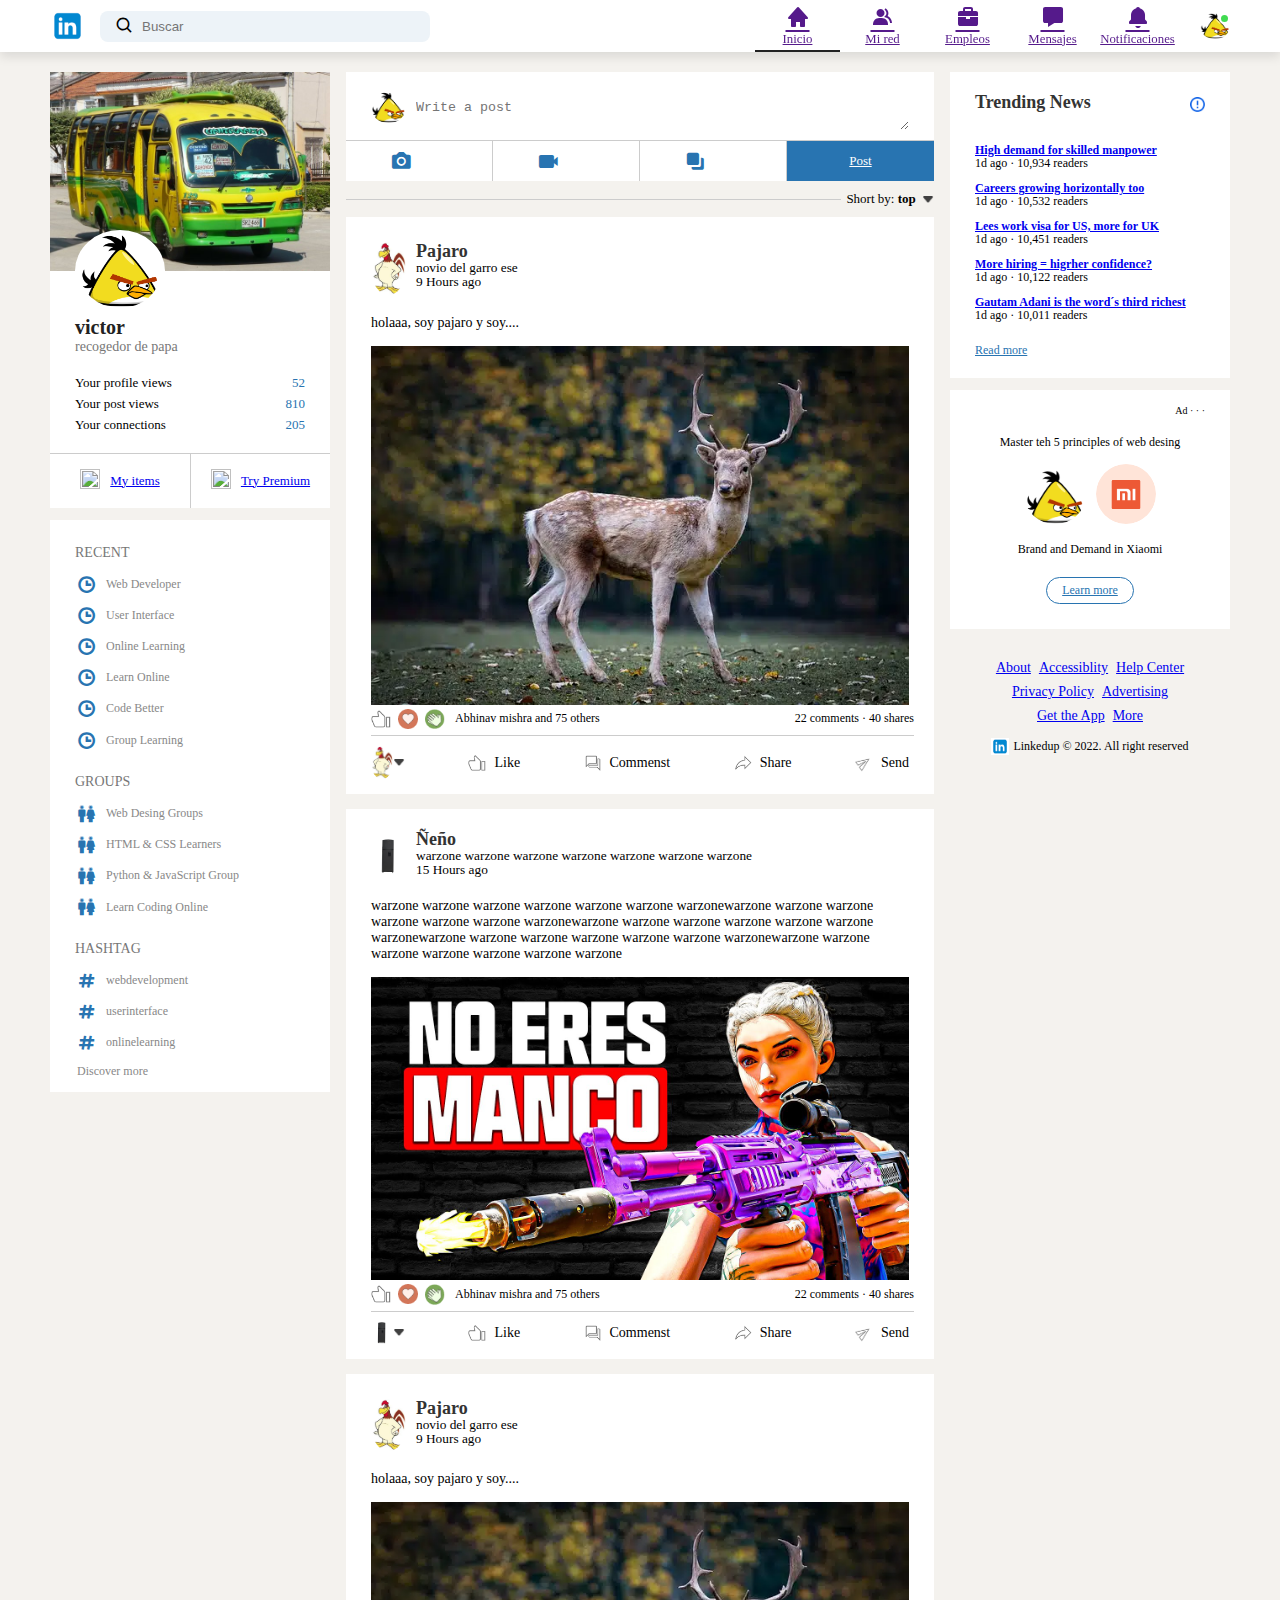
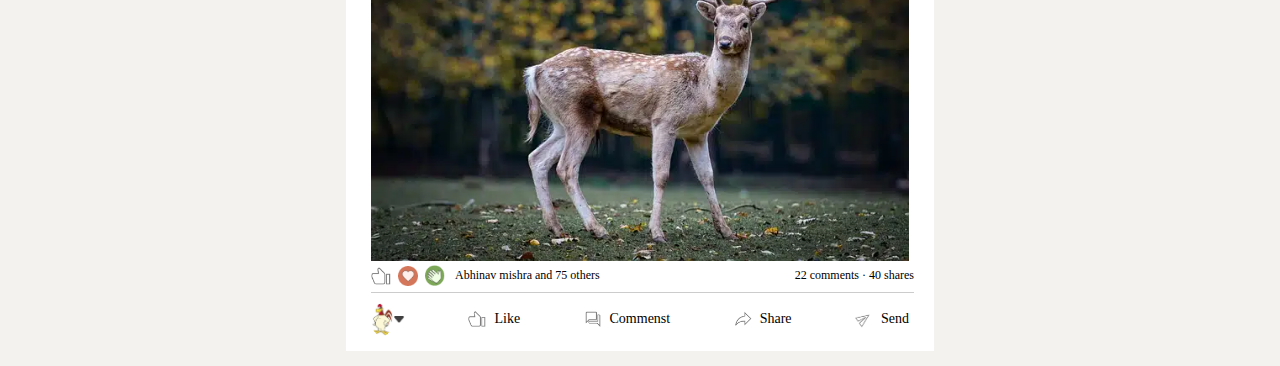
==== commit 4595832f: "casi terminado" ====
--- a/index.html
+++ b/index.html
@@ -11,99 +11,100 @@
 </head>
 
 <body>
-<header>
-      <div class="header__container container">
-        <div class="header__izquierda">
-          <a href="index.html" class="logo">
-            <img src="img/linkedin.png" alt="logo" class="logo__imagen">
-          </a>
-          <form class="buscar">
-            <i class='buscar__icon bx bx-search'></i>
-            <input class="buscar__input" type="text" placeholder="Buscar">
-          </form>
-        </div>
-        <div class="header__right">
-          <nav class="navegacion">
-            <ul class="navegacion__list">
-              <li class="navegacion__item">
-                <a href="" class="navegacion__link active-link">
-                  <i class='navegacion__icon bx bxs-home'></i>
-                  <span class="navegacion__span">Inicio</span>
+  <header>
+    <div class="header__container container">
+      <div class="header__izquierda">
+        <a href="index.html" class="logo">
+          <img src="img/linkedin.png" alt="logo" class="logo__imagen">
+        </a>
+        <form class="buscar">
+          <i class='buscar__icon bx bx-search'></i>
+          <input class="buscar__input" type="text" placeholder="Buscar">
+        </form>
+      </div>
+      <div class="header__right">
+        <nav class="navegacion">
+          <ul class="navegacion__list">
+            <li class="navegacion__item">
+              <a href="" class="navegacion__link active-link">
+                <i class='navegacion__icon bx bxs-home'></i>
+                <span class="navegacion__span">Inicio</span>
+              </a>
+            </li>
+            <li class="navegacion__item">
+              <a href="" class="navegacion__link">
+                <i class='navegacion__icon bx bxs-group'></i>
+                <span class="navegacion__span">Mi red</span>
+              </a>
+            </li>
+            <li class="navegacion__item">
+              <a href="" class="navegacion__link">
+                <i class='navegacion__icon bx bxs-briefcase'></i>
+                <span class="navegacion__span">Empleos</span>
+              </a>
+            </li>
+            <li class="navegacion__item">
+              <a href="" class="navegacion__link">
+                <i class='navegacion__icon bx bxs-message'></i>
+                <span class="navegacion__span">Mensajes</span>
+              </a>
+            </li>
+            <li class="navegacion__item">
+              <a href="" class="navegacion__link">
+                <i class='navegacion__icon bx bxs-bell'></i>
+                <span class="navegacion__span">Notificaciones</span>
+              </a>  
+            </li>
+          </ul>
+  
+          <!-- Menú desplegable del perfil -->
+          <div class="profile">
+            <label for="menu-toggle" class="online">
+              <img src="img/victor.png" alt="user" class="profile">
+            </label>
+  
+            <!-- Input de tipo checkbox para controlar el menú -->
+            <input type="checkbox" id="menu-toggle" class="menu-toggle">
+  
+            <!-- Menú desplegable -->
+            <div class="profile-menuwrap">
+              <div class="profilemenu">
+                <div class="info">
+                  <img src="img/victor.png">
+                  <div>
+                    <h3>Victor</h3>
+                    <a href="perfil.html" >Ver perfil</a>
+                  </div>
+                </div>
+                <hr>
+                <a href="#" class="profile-menu-link">
+                  <img src="img/feedback.png">
+                  <p>give feedback</p>
                 </a>
-              </li>
-              <li class="navegacion__item">
-                <a href="" class="navegacion__link">
-                  <i class='navegacion__icon bx bxs-group'></i>
-                  <span class="navegacion__span">Mi red</span>
+                <a href="#" class="profile-menu-link">
+                  <img src="img/setting.png">
+                  <p>settings and privacity</p>
                 </a>
-              </li>
-              <li class="navegacion__item">
-                <a href="" class="navegacion__link">
-                  <i class='navegacion__icon bx bxs-briefcase'></i>
-                  <span class="navegacion__span">Empleos</span>
+                <a href="#" class="profile-menu-link">
+                  <img src="img/help.png">
+                  <p>help and support</p>
                 </a>
-              </li>
-              <li class="navegacion__item">
-                <a href="" class="navegacion__link">
-                  <i class='navegacion__icon bx bxs-message'></i>
-                  <span class="navegacion__span">Mensajes</span>
+                <a href="#" class="profile-menu-link">
+                  <img src="img/display.png">
+                  <p>Accessiblity</p>
                 </a>
-              </li>
-              <li class="navegacion__item">
-                <a href="" class="navegacion__link">
-                  <i class='navegacionn__icon bx bxs-bell'></i>
-                  <span class="navegacion__span">Notificaciones</span>
-                </a>  
-              </li>
-            </ul>
-            <div class="profile">
-              <div class="online">
-                <img src="img/victor.png" alt="user" class="profile">
-              </div>
- 
-              <div class="profile-menuwrap" id="profielMenu">
-                <div class="profilemenu">
-                  <div class="user-info">
-                    <img src="images/user-1.png">
-                    <div>
-                      <h3>Rayan Walton</h3>
-                      <a href="profile.html">Seeyour profile</a>
-                    </div>
-                  </div>
-                  <hr>
-                  <a href="#" class="profile-menu-link">
-                    <img src="images/feedback.png">
-                    <p>Give Feebdack</p>
-                    <span>></span>
-                  </a>
-                  <a href="#" class="profile-menu-link">
-                    <img src="images/setting.png">
-                    <p>Setting & Privacy</p>
-                    <span>></span>
-                  </a>
-                  <a href="#" class="profile-menu-link">
-                    <img src="images/help.png">
-                    <p>Help & Support</p>
-                    <span>></span>
-                  </a>
-                  <a href="#" class="profile-menu-link">
-                    <img src="images/display.png">
-                    <p>Display & Accessiblity</p>
-                    <span>></span>
-                  </a>
-                  <a href="#" class="profile-menu-link">
-                    <img src="images/logout.png">
-                    <p>Logout</p>
-                    <span>></span>
-                  </a>
-                </div>
+                <a href="#" class="profile-menu-link">
+                  <img src="img/logout.png">
+                  <p>log out</p>
+                </a>
               </div>
             </div>
-            
-          </nav>
-        </div>
-      </div>
-    </header>
+          </div>
+        </nav>
+      </div>
+    </div>
+  </header>
+  
 
   <div class="content-layout container">
     <aside class="sidebar">
--- a/css/styles.css
+++ b/css/styles.css
@@ -247,10 +247,107 @@
   border-radius: 50%;
   margin-right: 15px;
 }
-
-
-
-/* sidebar */
+/* Estilos generales para el menú desplegable */
+.profile-menuwrap {
+  display: none;
+  position: absolute;
+  top: 100%;
+  right: 0;
+  background-color: rgb(37, 37, 37);
+
+  box-shadow: 0px 4px 8px rgba(0, 0, 0, 0.2);
+  width: 250px;
+  z-index: 100;
+  max-height: 0;
+  overflow: hidden;
+  transition: max-height 0.3s ease;
+}
+
+.profilemenu {
+  padding: 20px;
+  color: #ffffff; /* Texto blanco */
+  background-color: rgb(37, 37, 37);
+}
+
+.profilemenu .info {
+  display: flex;
+  align-items: center;
+  margin-bottom: 20px;
+}
+
+.profilemenu .info img {
+  border-radius: 50%; /* Imagen de perfil circular */
+  width: 50px;
+  height: 50px;
+  margin-right: 10px;
+}
+
+.profilemenu h3 {
+  margin: 0;
+  font-size: 16px;
+  color: #ffffff; /* Texto blanco */
+}
+
+.profilemenu a {
+  color: white; /* Color del enlace */
+  text-decoration: none;
+  font-size: 12px;
+}
+/* .perfilito{
+
+ color:  #c9dbf8;
+
+} */
+
+.profilemenu hr {
+  border: 0.5px solid white;
+  margin: 10px 0;
+}
+
+.profile-menu-link {
+  display: flex;
+  align-items: center;
+  padding: 10px 0;
+  color: #ffffff;
+  text-decoration: none;
+  transition: background-color 0.2s ease;
+}
+
+.profile-menu-link:hover {
+  background-color: #2e2e2e; /* Cambio de color al pasar por encima */
+  border-radius: 4px;
+}
+
+.profile-menu-link img {
+  width: 24px; /* Tamaño del icono */
+  margin-right: 15px;
+}
+
+.profile-menu-link p {
+  flex: 1;
+  margin: 0;
+  font-size: 15px;
+}
+
+.profile-menu-link span {
+  color: #0077b5; /* Flecha con el mismo color del enlace */
+}
+.menu-toggle {
+  display: none;
+}
+
+/* Estilos para mostrar el menú cuando el checkbox está marcado */
+.menu-toggle:checked ~ .profile-menuwrap {
+  display: block;
+  max-height: 500px; /* Ajusta según el contenido */
+}
+
+.profile img {
+  cursor: pointer;
+}
+
+
+/* SIDEBAR */
 .sidebar-perfil-link {
   display: flex;
   align-items: center;
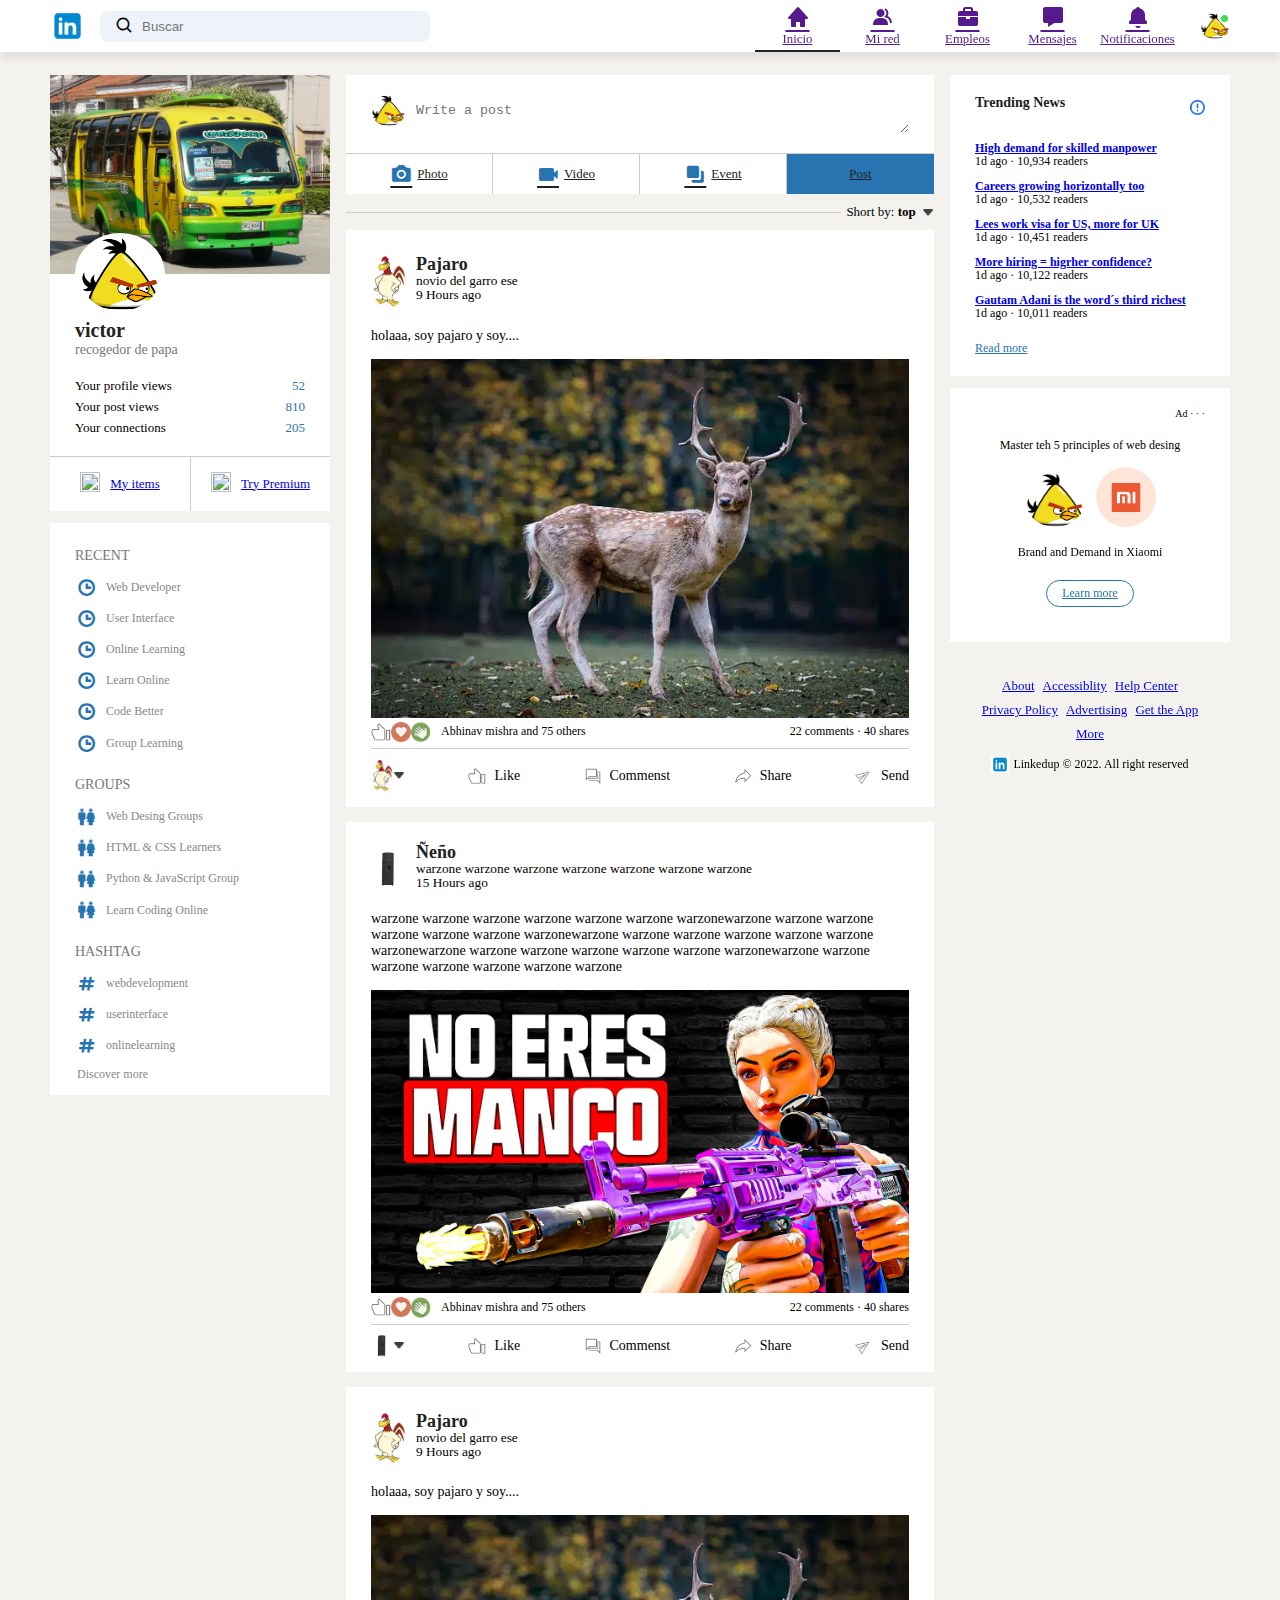
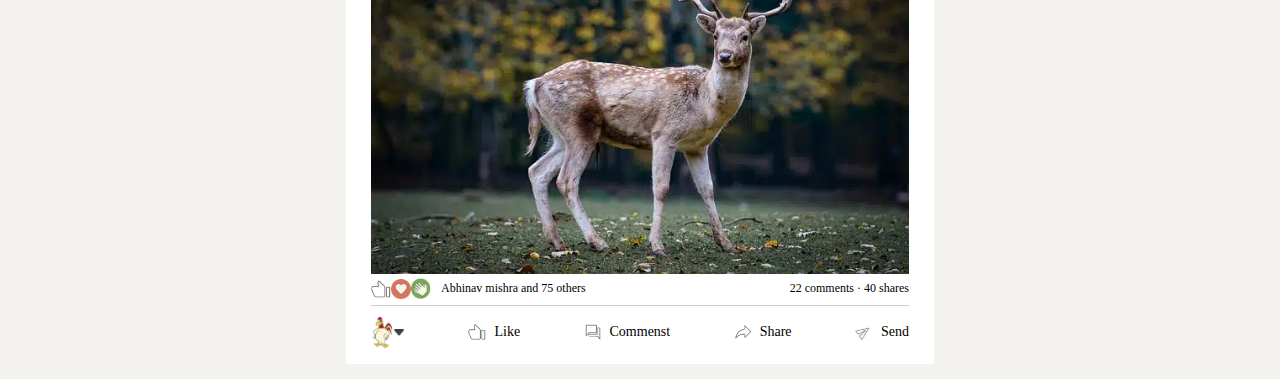
==== commit eead3836: "terminado" ====
--- a/index.html
+++ b/index.html
@@ -7,7 +7,14 @@
   <title>Linkedin</title>
   <link href='https://unpkg.com/boxicons@2.1.4/css/boxicons.min.css' rel='stylesheet'>
   <link rel="stylesheet" href="css/styles.css">
+  <link rel="stylesheet" href="css/menugrapindex.css">
+  <link rel="stylesheet" href="css/sidebarindex.css">
+  <link rel="stylesheet" href="css/headerindex.css">
+  <link rel="stylesheet" href="css/mainindex.css">
+  <link rel="stylesheet" href="css/asideindex.css">
+  <link rel="stylesheet" href="css/estilos.css">
   <link rel="shortcut icon" href="img/linkedIn_PNG8-removebg-preview.png">
+  <link rel="stylesheet" href="css/querys.css">
 </head>
 
 <body>
@@ -62,12 +69,8 @@
             <label for="menu-toggle" class="online">
               <img src="img/victor.png" alt="user" class="profile">
             </label>
-  
-            <!-- Input de tipo checkbox para controlar el menú -->
-            <input type="checkbox" id="menu-toggle" class="menu-toggle">
-  
-            <!-- Menú desplegable -->
-            <div class="profile-menuwrap">
+              <input type="checkbox" id="menu-toggle" class="menu-toggle">
+               <div class="profile-menuwrap">
               <div class="profilemenu">
                 <div class="info">
                   <img src="img/victor.png">
@@ -149,8 +152,8 @@
         </div>
       </div>
     </aside>
+
     <main class="main">
-
       <div class="creacion-publicacion">
         <div class="creacion-publi-input">
           <img src="img/victor.png">
@@ -382,6 +385,8 @@
           <a href="#" class="ad-link">Learn more</a>
         </div>
 
+       
+
         <div class="links">
           <a href="#">About</a>
           <a href="#">Accessiblity</a>
--- a/css/styles.css
+++ b/css/styles.css
@@ -1,3 +1,4 @@
+@import url(custom_propertiesindex.css);
 * {
   margin: 0;
   padding: 0;
@@ -8,9 +9,9 @@
   display: flex;
   flex-direction: column;
   background-color: #f4f2ee;
+  padding-top: 75px;
 
 }
-
 .content-layout {
   display: grid;
   grid-template-rows: auto;
@@ -22,838 +23,12 @@
   padding-top: calc(52px + 20px);
 }
 
-
-
 .container {
   max-width: 1200px;
   width: 100%;
   margin: auto;
   padding: 0 10px;
-}
-  header {
-    grid-area: header;
-    width: 100%;
-    background-color: #fff;
-    padding: 0 10px;
-    top: 0;
-    z-index: 100;
-    box-shadow: 0 5px 10px rgba(0, 0, 0, 0.1);
-    position: fixed;
-  }
-  
-  .header__container {
-    display: flex;
-    align-items: center;
-    justify-content: space-between;
-  }
-  
-  .header__izquierda {
-    display: flex;
-    align-items: center;
-    flex: 0 1 380px;
-  }
-  
-  .logo__imagen {
-    width: 35px;
-    margin-right: 15px;
-    display: block;
-  }
-  
-  .buscar {
-    background-color: #edf3f8;
-    border-radius: 8px;
-    display: flex;
-    align-items: center;
-    padding: 0 15px;
-    width: 100%;
-  }
-  
-  .buscar__icon {
-    font-size: 1.2rem;
-  }
-  
-  .buscar__input {
-    width: 100%;
-    background-color: transparent;
-    padding: 8px;
-    outline: none;
-    border: 0;
-  }
-  
-
-.navegacion {
-  display: flex;
-  align-items: center;
-  gap: 20px;
-}
-
-.navegacion__list {
-  display: flex;
-  align-items: center;
-  list-style: none;
-}
-
-.navegacion__item {
-  display: flex;
-  align-items: center;
-}
-
-.navegacion__link {
-  display: flex;
-  align-items: center;
-  justify-content: center;
-  flex-direction: column;
-  gap: 2px;
-  text-align: center;
-  font-weight: 400;
-  min-height: 52px;
-  min-width: 85px;
-  position: relative;
-  transition: 1s;
-}
-
-.navegacion__link:hover {
-  color: #222;
-}
-
-.navegacion__icon {
-  font-size: 1.5rem;
-}
-
-.navegacion__span {
-  font-size: 0.8rem;
-}
-
-.navegacion__link::after {
-  content: '';
-  width: 0;
-  /*100%*/
-  height: 2px;
-  background-color: #222;
-  position: absolute;
-  bottom: 0px;
-  transition: width 0.3s;
-}
-
-.navegacion__link:hover::after,
-.navegacion__link.active-link::after {
-  width: 100%;
-}
-
-.online {
-  position: relative;
-}
-
-.online::after {
-  content: '';
-  height: 7px;
-  width: 7px;
-  border: 2px solid #fff;
-  border-radius: 50%;
-  right: 0px;
-  top: 0px;
-  background-color: #41db51;
-  position: absolute;
-}
-
-.profile {
-  position: relative;
-}
-
-.profile {
-  width: 30px;
-  border-radius: 50%;
-  display: block;
-  cursor: pointer;
-  position: relative;
-}
-
-
-.content-layout {
-  display: grid;
-  grid-template-rows: auto;
-  grid-template-columns: 280px 1fr 280px;
-  grid-template-areas:
-    'sidebar main aside';
-  gap: 1rem;
-  height: 100vh;
-  padding-top: calc(52px + 20px);
-}
-
-.profile-menuwrap {
-  position: absolute;
-  top: 100%;
-  right: 0;
-  width: 320px;
-  max-height: 0;
-  overflow: hidden;
-  transition: max-height 0.5s;
-}
-
-.profile-menuwrap .open-menu {
-  max-height: 400px;
-}
-
-.profilemenu {
-  background-color: #222;
-  color: #fff;
-  padding: 20px;
-  margin: 10px;
-}
-
-.info {
-  display: flex;
-  align-items: center;
-}
-
-.info img {
-  width: 50px;
-  border-radius: 50%;
-  margin-right: 15px;
-}
-
-.info h3 {
-  font-weight: 500;
-  margin-bottom: -7px;
-}
-
-.info a {
-  color: #c9dbf8;
-  font-size: 13px;
-}
-
-.profilemenu hr {
-  border: 0;
-  height: 1px;
-  width: 100%;
-  background-color: #fff;
-  margin: 15px 0 10px;
-}
-
-.profile-menu-link {
-  display: flex;
-  align-items: center;
-  color: #fff;
-  margin: 12px 0;
-  font-size: 14px;
-}
-
-.profile-menu-link p {
-  width: 100%;
-}
-
-.profile-menu-link img {
-  width: 35px;
-  border-radius: 50%;
-  margin-right: 15px;
-}
-/* Estilos generales para el menú desplegable */
-.profile-menuwrap {
-  display: none;
-  position: absolute;
-  top: 100%;
-  right: 0;
-  background-color: rgb(37, 37, 37);
-
-  box-shadow: 0px 4px 8px rgba(0, 0, 0, 0.2);
-  width: 250px;
-  z-index: 100;
-  max-height: 0;
-  overflow: hidden;
-  transition: max-height 0.3s ease;
-}
-
-.profilemenu {
-  padding: 20px;
-  color: #ffffff; /* Texto blanco */
-  background-color: rgb(37, 37, 37);
-}
-
-.profilemenu .info {
-  display: flex;
-  align-items: center;
-  margin-bottom: 20px;
-}
-
-.profilemenu .info img {
-  border-radius: 50%; /* Imagen de perfil circular */
-  width: 50px;
-  height: 50px;
-  margin-right: 10px;
-}
-
-.profilemenu h3 {
-  margin: 0;
-  font-size: 16px;
-  color: #ffffff; /* Texto blanco */
-}
-
-.profilemenu a {
-  color: white; /* Color del enlace */
-  text-decoration: none;
-  font-size: 12px;
-}
-/* .perfilito{
-
- color:  #c9dbf8;
-
-} */
-
-.profilemenu hr {
-  border: 0.5px solid white;
-  margin: 10px 0;
-}
-
-.profile-menu-link {
-  display: flex;
-  align-items: center;
-  padding: 10px 0;
-  color: #ffffff;
-  text-decoration: none;
-  transition: background-color 0.2s ease;
-}
-
-.profile-menu-link:hover {
-  background-color: #2e2e2e; /* Cambio de color al pasar por encima */
-  border-radius: 4px;
-}
-
-.profile-menu-link img {
-  width: 24px; /* Tamaño del icono */
-  margin-right: 15px;
-}
-
-.profile-menu-link p {
-  flex: 1;
-  margin: 0;
-  font-size: 15px;
-}
-
-.profile-menu-link span {
-  color: #0077b5; /* Flecha con el mismo color del enlace */
-}
-.menu-toggle {
-  display: none;
-}
-
-/* Estilos para mostrar el menú cuando el checkbox está marcado */
-.menu-toggle:checked ~ .profile-menuwrap {
-  display: block;
-  max-height: 500px; /* Ajusta según el contenido */
-}
-
-.profile img {
-  cursor: pointer;
-}
-
-
-/* SIDEBAR */
-.sidebar-perfil-link {
-  display: flex;
-  align-items: center;
-  border-top: 1px solid #ccc;
-}
-
-.sidebar-perfil-link a {
-  display: flex;
-  flex-basis: 50%;
-  align-items: center;
-  justify-content: center;
-  padding: 15px 0;
-  font-size: 13px;
-  border-left: 1px solid #ccc;
-}
-
-.sidebar-perfil-link a:first-child {
-  border-left: 0;
-}
-
-.sidebar-perfil-link a img {
-  width: 20px;
-  margin-right: 10px;
-}
-
-.sidebar-rasgos {
-  background-color: #ffffff;
-  padding: 5px 25px;
-  margin: 12px 0;
-}
-
-.sidebar-rasgos h3 {
-  color: #777;
-  font-size: 14px;
-  font-weight: 500;
-  margin: 20px 0 10px;
-}
-
-.sidebar-rasgos a {
-  display: flex;
-  align-items: center;
-  font-size: 12px;
-  font-weight: 500;
-  color: #888;
-  margin: 4px 0;
-  padding: 4px 2px;
-  transition: 0.5s;
-  text-decoration: none;
-}
-
-.sidebar-rasgos a:hover {
-  background-color: #edf3f8;
-}
-
-.sidebar-rasgos a i {
-  font-size: 1.2rem;
-  margin-right: 10px;
-  font-weight: 600;
-  color: #2874b1;
-}
-
-.sidebar-profile-box {
-
-
-  background-color: #dfdddd;
-}
-
-.sidebar-profile-box img {
-
-  width: 100%;
-  height: 75%;
-}
-
-.sidebar-profile-info {
-
-  padding: 0 25px
-}
-
-.sidebar-profile-info img {
-  width: 90px;
-  border-radius: 50%;
-  background-color: #fff;
-  padding: 4px;
-  margin-top: -45px;
-}
-
-.sidebar-profile-info h1 {
-  font-size: 20px;
-  font-weight: 600;
-  color: #222;
-}
-
-.sidebar-profile-info h3 {
-  font-size: 14px;
-  font-weight: 500;
-  color: #777;
-}
-
-.sidebar-profile-info ul {
-  list-style: none;
-  margin: 20px 0;
-}
-
-.sidebar-profile-info ul li {
-  width: 100%;
-  margin: 5px 0;
-  font-size: 13px;
-}
-
-.sidebar-profile-info ul li span {
-  float: right;
-  color: #2874b1;
-}
-
-.sidebar-profile-box {
-
-  background-color: white;
 
 }
 
 
-
-/* content */
-
-.main {
-  grid-area: main;
-}
-
-.creacion-publicacion {
-  background-color: #fff;
-}
-
-.creacion-publi-input {
-  padding: 20px 25px 10px;
-  display: flex;
-  align-items: flex-start;
-}
-
-.creacion-publi-input img {
-  width: 35px;
-  border-radius: 50%;
-  margin-right: 10px;
-}
-
-.creacion-publi-input textarea {
-  width: 100%;
-  border: 0;
-  outline: none;
-  background: transparent;
-  margin-top: 8px;
-  resize: vertical;
-  overflow: auto;
-}
-
-::placeholder {
-  font-weight: 500;
-}
-
-.creacion-post-links {
-  display: flex;
-  align-items: flex-start;
-}
-
-.creacion-post-links li {
-  list-style: none;
-  border-top: 1px solid #ccc;
-  border-right: 1px solid #ccc;
-  font-size: 13px;
-  display: flex;
-  flex-basis: 25%;
-  align-items: center;
-  justify-content: center;
-}
-
-.creacion-post-links li a {
-  display: flex;
-  align-items: center;
-  justify-content: center;
-  width: 100%;
-  height: 40px;
-  transition: 0.5s;
-  color: #fff;
-}
-
-.creacion-post li a span {
-  color: #222;
-}
-
-.creacion-post-links li a:hover {
-  background-color: #ccc;
-}
-
-.creacion-post-links li:last-child {
-  border-right: 0;
-  background-color: #2874b1;
-  color: #fff;
-}
-
-.creacion-post-links li i {
-  font-size: 1.4rem;
-  color: #2874b1;
-  margin-right: 5px;
-}
-
-.short-by {
-  display: flex;
-  align-items: center;
-  margin: 10px 0;
-}
-
-.short-by hr {
-  flex: 1;
-  border: 0;
-  height: 1px;
-  background-color: #ccc;
-}
-
-.short-by p {
-  font-size: 13px;
-  padding-left: 5px;
-}
-
-.short-by p span {
-  font-weight: 600;
-  cursor: pointer;
-}
-
-.short-by p span img {
-  width: 12px;
-  margin-left: 3px;
-}
-
-.publi {
-  background-color: #fff;
-  padding: 20px 25px 5px;
-  margin: 5px 0 15px;
-}
-
-.publicacion-profile {
-  display: flex;
-  align-items: center;
-  margin-bottom: 20px;
-}
-
-.publicacion-profile img {
-  width: 35px;
-  border-radius: 50%;
-  margin-right: 10px;
-  margin-top: 5px;
-}
-
-.publicacion-profile h1 {
-  font-size: 18px;
-  font-weight: 600;
-  color: #333;
-}
-
-.publicacion-profile small {
-  display: block;
-  margin-top: -2px;
-}
-
-.publi p {
-  font-size: 14px;
-  margin-bottom: 15px;
-}
-
-.estado {
-  display: flex;
-  flex-wrap: wrap;
-  align-items: center;
-  justify-content: space-between;
-  font-size: 12px;
-  border-bottom: 1px solid #ccc;
-  padding-bottom: 6px;
-}
-
-.estado div {
-  display: flex;
-  align-items: center;
-}
-
-.estadoinfo img {
-  width: 20px;
-
-}
-
-.estadoinfo {
-  display: flex;
-  gap: 7px;
-  /* width: 5px; */
-}
-
-.estado {
-  /* width: 15px; */
-  margin-right: -5px;
-}
-
-.like {
-  margin-left: 10px;
-  /* width: 20px; */
-}
-
-.actividad {
-  display: flex;
-  align-items: center;
-  justify-content: space-between;
-  padding: 10px 0;
-  font-size: 14px;
-  font-weight: 500;
-  /* gap: 20px; */
-}
-
-.actividad div {
-  display: flex;
-  align-items: center;
-}
-
-.icon-user {
-  width: 22px;
-  border-radius: 50%;
-}
-
-.flecha-icon {
-  width: 12px;
-  border-left: 5px;
-}
-
-.publicacion img {
-  width: 18px;
-  margin-right: 8px;
-}
-
-
-/* aside */
-
-*/
-.aside {
-  grid-area: aside;
-}
-
-.sidebar-noticias {
-  background-color: #fff;
-  padding: 10px 25px;
-}
-
-.informacion {
-  width: 15px;
-  float: right;
-  margin-top: 15px;
-}
-
-.sidebar-noticias h3 {
-  font-size: 18px;
-  font-weight: 600;
-  color: #333;
-  margin: 10px 0 30px;
-}
-
-.sidebar-noticias a {
-  display: block;
-  font-size: 12px;
-  font-weight: 600;
-  margin-top: 10px;
-  margin-bottom: -5px;
-}
-
-.sidebar-noticias span {
-  font-size: 12px;
-}
-
-.sidebar-noticias .readmore {
-  color: #2874b1;
-  font-weight: 500;
-  margin: 20px 0 10px;
-}
-
-.ad {
-  background-color: #fff;
-  padding: 15px 25px;
-  text-align: center;
-  margin: 12px 0;
-  font-size: 12px;
-}
-
-.ad img {
-  width: 60px;
-  border-radius: 50%;
-  margin: 4px;
-}
-
-.ad small {
-  float: right;
-  font-weight: 500;
-}
-
-.ad p {
-  margin-top: 30px;
-  margin-bottom: 10px;
-}
-
-.ad b {
-  display: block;
-  font-weight: 500;
-  margin-top: 10px;
-}
-
-.ad-link {
-  display: inline-block;
-  border: 1px solid #2874b1;
-  border-radius: 30px;
-  padding: 5px 15px;
-  color: #2874b1;
-  font-weight: 500;
-  margin: 20px auto 10px;
-}
-
-.links {
-  padding: 15px 25px;
-  text-align: center;
-}
-
-.links a {
-  display: inline-block;
-  font-size: 14px;
-  margin: 4px 2px;
-}
-
-.msg {
-  display: flex;
-  align-items: center;
-  justify-content: center;
-  font-size: 12px;
-  margin-top: 10px;
-  font-weight: 500;
-}
-
-.msg img {
-  width: 18px;
-  margin-right: 4px;
-}
-
-.profile-menu-wrap {
-  position: absolute;
-  top: 100%;
-  right: 0;
-  width: 320px;
-  max-height: 0;
-  overflow: hidden;
-  transition: max-height 0.5s;
-}
-
-.profile-menu-wrap.open-menu {
-  max-height: 400px;
-}
-
-.profile-menu {
-  background-color: #222;
-  color: #fff;
-  padding: 20px;
-  margin: 10px;
-}
-
-.user-info {
-  display: flex;
-  align-items: center;
-}
-
-.user-info img {
-  width: 50px;
-  border-radius: 50%;
-  margin-right: 15px;
-}
-
-.user-info h3 {
-  font-weight: 500;
-  margin-bottom: -7px;
-}
-
-.user-info a {
-  color: #c9dbf8;
-  font-size: 13px;
-}
-
-.profile-menu hr {
-  border: 0;
-  height: 1px;
-  width: 100%;
-  background-color: #fff;
-  margin: 15px 0 10px;
-}
-
-.profile-menu-link {
-  display: flex;
-  align-items: center;
-  color: #fff;
-  margin: 12px 0;
-  font-size: 14px;
-}
-
-.profile-menu-link p {
-  width: 100%;
-}
-
-.profile-menu-link img {
-  width: 35px;
-  border-radius: 50%;
-  margin-right: 15px;
-}--- a/css/menugrapindex.css
+++ b/css/menugrapindex.css
@@ -0,0 +1,108 @@
+
+
+.profile {
+  width: 30px;
+  border-radius: 50%;
+  display: block;
+  cursor: pointer;
+  position: relative;
+}
+
+.profile-menuwrap {
+  position: absolute;
+  top: 100%;
+  right: 0;
+  width: 320px;
+  max-height: 0;
+  overflow: hidden;
+  transition: max-height var(--transition-duration);
+  display: none;
+}
+
+.profile-menuwrap.open-menu {
+  max-height: 400px;
+}
+
+.profilemenu {
+  background-color: var(--profile-menu-bg);
+  color: var(--profile-menu-text-color);
+  padding: 20px;
+  margin: 10px;
+}
+
+.profilemenu h3 {
+  margin: 0;
+  font-size: 16px;
+  color: var(--profile-menu-text-color);
+}
+
+.info {
+  display: flex;
+  align-items: center;
+}
+
+.info img {
+  width: 50px;
+  border-radius: 50%;
+  margin-right: 15px;
+}
+
+.info h3 {
+  font-weight: 500;
+  margin-bottom: -7px;
+}
+
+.info a {
+  color: var(--profile-info-color);
+  font-size: 13px;
+}
+
+.profilemenu hr {
+  border: 0;
+  height: 1px;
+  width: 100%;
+  background-color: var(--profile-menu-text-color);
+  margin: 15px 0 10px;
+}
+
+.profile-menu-link {
+  display: flex;
+  align-items: center;
+  color: var(--profile-menu-text-color);
+  margin: 12px 0;
+  font-size: 14px;
+  padding: 10px 0;
+  text-decoration: none;
+  transition: background-color 0.2s ease;
+}
+
+.profile-menu-link p {
+  width: 100%;
+  flex: 1;
+  margin: 0;
+  font-size: 15px;
+}
+
+.profile-menu-link:hover {
+  background-color: var(--profile-link-hover-bg);
+  border-radius: 4px;
+}
+
+.profile-menu-link img {
+  width: 35px;
+  border-radius: 50%;
+  margin-right: 15px;
+}
+
+.menu-toggle {
+  display: none;
+}
+
+.menu-toggle:checked ~ .profile-menuwrap {
+  display: block;
+  max-height: 500px;
+}
+
+.profile img {
+  cursor: pointer;
+}
--- a/css/sidebarindex.css
+++ b/css/sidebarindex.css
@@ -0,0 +1,114 @@
+
+.sidebar-perfil-link {
+  display: flex;
+  align-items: center;
+  border-top: 1px solid var(--sidebar-border-color);
+}
+
+.sidebar-perfil-link a {
+  display: flex;
+  flex-basis: 50%;
+  align-items: center;
+  justify-content: center;
+  padding: 15px 0;
+  font-size: 13px;
+  border-left: 1px solid var(--sidebar-border-color);
+}
+
+.sidebar-perfil-link a:first-child {
+  border-left: 0;
+}
+
+.sidebar-perfil-link a img {
+  width: 20px;
+  margin-right: 10px;
+}
+
+.sidebar-rasgos {
+  background-color: var(--sidebar-bg);
+  padding: 5px 25px;
+  margin: 12px 0;
+}
+
+.sidebar-rasgos h3 {
+  color: var(--sidebar-header-color);
+  font-size: 14px;
+  font-weight: 500;
+  margin: 20px 0 10px;
+}
+
+.sidebar-rasgos a {
+  display: flex;
+  align-items: center;
+  font-size: 12px;
+  font-weight: 500;
+  color: var(--sidebar-text-color);
+  margin: 4px 0;
+  padding: 4px 2px;
+  transition: 0.5s;
+  text-decoration: none;
+}
+
+.sidebar-rasgos a:hover {
+  background-color: var(--sidebar-hover-bg);
+}
+
+.sidebar-rasgos a i {
+  font-size: 1.2rem;
+  margin-right: 10px;
+  font-weight: 600;
+  color: var(--sidebar-link-color);
+}
+
+.sidebar-profile-box {
+  background-color: var(--sidebar-info-bg);
+}
+
+.sidebar-profile-box img {
+  width: 100%;
+  height: 75%;
+}
+
+.sidebar-profile-info {
+  padding: 0 25px;
+}
+
+.sidebar-profile-info img {
+  width: 90px;
+  border-radius: 50%;
+  background-color: #fff;
+  padding: 4px;
+  margin-top: -45px;
+}
+
+.sidebar-profile-info h1 {
+  font-size: 20px;
+  font-weight: 600;
+  color: var(--sidebar-info-text-color);
+}
+
+.sidebar-profile-info h3 {
+  font-size: 14px;
+  font-weight: 500;
+  color: var(--sidebar-info-subtext-color);
+}
+
+.sidebar-profile-info ul {
+  list-style: none;
+  margin: 20px 0;
+}
+
+.sidebar-profile-info ul li {
+  width: 100%;
+  margin: 5px 0;
+  font-size: 13px;
+}
+
+.sidebar-profile-info ul li span {
+  float: right;
+  color: var(--sidebar-link-color);
+}
+
+.sidebar-profile-box {
+  background-color: var(--sidebar-bg);
+}
--- a/css/headerindex.css
+++ b/css/headerindex.css
@@ -0,0 +1,125 @@
+header {
+    grid-area: header;
+    width: 100%;
+    background-color: #fff;
+    padding: 0 10px;
+    top: 0;
+    z-index: 100;
+    box-shadow: 0 5px 10px rgba(0, 0, 0, 0.1);
+    position: fixed;
+  }
+  
+  .header__container {
+    display: flex;
+    align-items: center;
+    justify-content: space-between;
+  }
+  
+  .header__izquierda {
+    display: flex;
+    align-items: center;
+    flex: 0 1 380px;
+  }
+  
+  .logo__imagen {
+    width: 35px;
+    margin-right: 15px;
+    display: block;
+  }
+  
+  .buscar {
+    background-color: #edf3f8;
+    border-radius: 8px;
+    display: flex;
+    align-items: center;
+    padding: 0 15px;
+    width: 100%;
+  }
+  
+  .buscar__icon {
+    font-size: 1.2rem;
+  }
+  
+  .buscar__input {
+    width: 100%;
+    background-color: transparent;
+    padding: 8px;
+    outline: none;
+    border: 0;
+  }
+  
+
+.navegacion {
+  display: flex;
+  align-items: center;
+  gap: 20px;
+}
+
+.navegacion__list {
+  display: flex;
+  align-items: center;
+  list-style: none;
+}
+
+.navegacion__item {
+  display: flex;
+  align-items: center;
+}
+
+.navegacion__link {
+  display: flex;
+  align-items: center;
+  justify-content: center;
+  flex-direction: column;
+  gap: 2px;
+  text-align: center;
+  font-weight: 400;
+  min-height: 52px;
+  min-width: 85px;
+  position: relative;
+  transition: 1s;
+}
+
+.navegacion__link:hover {
+  color: #222;
+}
+
+.navegacion__icon {
+  font-size: 1.5rem;
+}
+
+.navegacion__span {
+  font-size: 0.8rem;
+}
+
+.navegacion__link::after {
+  content: '';
+  width: 0;
+  /*100%*/
+  height: 2px;
+  background-color: #222;
+  position: absolute;
+  bottom: 0px;
+  transition: width 0.3s;
+}
+
+.navegacion__link:hover::after,
+.navegacion__link.active-link::after {
+  width: 100%;
+}
+
+.online {
+  position: relative;
+}
+
+.online::after {
+  content: '';
+  height: 7px;
+  width: 7px;
+  border: 2px solid #fff;
+  border-radius: 50%;
+  right: 0px;
+  top: 0px;
+  background-color: #41db51;
+  position: absolute;
+}--- a/css/mainindex.css
+++ b/css/mainindex.css
@@ -0,0 +1,192 @@
+
+  
+  .main {
+    grid-area: main;
+  }
+  
+  .creacion-publicacion {
+    background-color: var(--main-bg-color);
+  }
+  
+  .creacion-publi-input {
+    padding: var(--padding-standard);
+    display: flex;
+    align-items: flex-start;
+  }
+  
+  .creacion-publi-input img {
+    width: var(--icon-size-large);
+    border-radius: 50%;
+    margin-right: 10px;
+  }
+  
+  .creacion-publi-input textarea {
+    width: 100%;
+    border: 0;
+    outline: none;
+    background: transparent;
+    margin-top: 8px;
+    resize: vertical;
+    overflow: auto;
+  }
+  
+  ::placeholder {
+    font-weight: var(--font-weight-light);
+  }
+  
+  .creacion-post-links {
+    display: flex;
+    align-items: flex-start;
+  }
+  
+  .creacion-post-links li {
+    list-style: none;
+    border-top: 1px solid var(--border-color);
+    border-right: 1px solid var(--border-color);
+    font-size: var(--font-size-medium);
+    display: flex;
+    flex-basis: 25%;
+    align-items: center;
+    justify-content: center;
+  }
+  
+  .creacion-post-links li a {
+    display: flex;
+    align-items: center;
+    justify-content: center;
+    width: 100%;
+    height: 40px;
+    transition: 0.5s;
+    color: var(--secondary-color);
+  }
+  
+  .creacion-post-links li a:hover {
+    background-color: var(--border-color);
+  }
+  
+  .creacion-post-links li:last-child {
+    border-right: 0;
+    background-color: var(--primary-color);
+    color: #fff;
+  }
+  
+  .creacion-post-links li i {
+    font-size: 1.4rem;
+    color: var(--primary-color);
+    margin-right: 5px;
+  }
+  
+  .short-by {
+    display: flex;
+    align-items: center;
+    margin: 10px 0;
+  }
+  
+  .short-by hr {
+    flex: 1;
+    border: 0;
+    height: 1px;
+    background-color: var(--border-color);
+  }
+  
+  .short-by p {
+    font-size: var(--font-size-medium);
+    padding-left: 5px;
+  }
+  
+  .short-by p span {
+    font-weight: var(--font-weight-bold);
+    cursor: pointer;
+  }
+  
+  .short-by p span img {
+    width: var(--icon-size-small);
+    margin-left: 3px;
+  }
+  
+  .publi {
+    background-color: var(--main-bg-color);
+    padding: var(--padding-standard) 5px;
+    margin: 5px 0 15px;
+  }
+  
+  .publicacion-profile {
+    display: flex;
+    align-items: center;
+    margin-bottom: 20px;
+  }
+  
+  .publicacion-profile img {
+    width: var(--icon-size-large);
+    border-radius: 50%;
+    margin-right: 10px;
+    margin-top: 5px;
+  }
+  
+  .publicacion-profile h1 {
+    font-size: var(--font-size-xlarge);
+    font-weight: var(--font-weight-bold);
+    color: var(--secondary-color);
+  }
+  
+  .publicacion-profile small {
+    display: block;
+    margin-top: -2px;
+  }
+  
+  .publi p {
+    font-size: var(--font-size-large);
+    margin-bottom: 15px;
+  }
+  
+  .estado {
+    display: flex;
+    flex-wrap: wrap;
+    align-items: center;
+    justify-content: space-between;
+    font-size: var(--font-size-small);
+    border-bottom: 1px solid var(--border-color);
+    padding-bottom: 6px;
+  }
+  
+  .estado div {
+    display: flex;
+    align-items: center;
+  }
+  
+  .estadoinfo img {
+    width: 20px;
+  }
+  
+  .like {
+    margin-left: 10px;
+  }
+  
+  .actividad {
+    display: flex;
+    align-items: center;
+    justify-content: space-between;
+    padding: 10px 0;
+    font-size: var(--font-size-large);
+    font-weight: var(--font-weight-light);
+  }
+  
+  .actividad div {
+    display: flex;
+    align-items: center;
+  }
+  
+  .icon-user {
+    width: 22px;
+    border-radius: 50%;
+  }
+  
+  .flecha-icon {
+    width: var(--icon-size-small);
+  }
+  
+  .publicacion img {
+    width: var(--icon-size-medium);
+    margin-right: 8px;
+  }
+  --- a/css/asideindex.css
+++ b/css/asideindex.css
@@ -0,0 +1,180 @@
+
+  
+  .aside {
+    grid-area: aside;
+  }
+  
+  .sidebar-noticias {
+    background-color: var(--aside-bg-color);
+    padding: 10px 25px;
+  }
+  
+  .informacion {
+    width: 15px;
+    float: right;
+    margin-top: 15px;
+  }
+  
+  .sidebar-noticias h3 {
+    font-size: var(--font-size-large);
+    font-weight: var(--font-weight-bold);
+    color: var(--secondary-color);
+    margin: 10px 0 30px;
+  }
+  
+  .sidebar-noticias a {
+    display: block;
+    font-size: var(--font-size-small);
+    font-weight: var(--font-weight-bold);
+    margin-top: 10px;
+    margin-bottom: -5px;
+  }
+  
+  .sidebar-noticias span {
+    font-size: var(--font-size-small);
+  }
+  
+  .sidebar-noticias .readmore {
+    color: var(--primary-color);
+    font-weight: var(--font-weight-light);
+    margin: 20px 0 10px;
+  }
+  
+  .ad {
+    background-color: var(--aside-bg-color);
+    padding: var(--padding-standard) 25px;
+    text-align: center;
+    margin: 12px 0;
+    font-size: var(--font-size-small);
+  }
+  
+  .ad img {
+    width: 60px;
+    border-radius: 50%;
+    margin: 4px;
+  }
+  
+  .ad small {
+    float: right;
+    font-weight: var(--font-weight-light);
+  }
+  
+  .ad p {
+    margin-top: 30px;
+    margin-bottom: 10px;
+  }
+  
+  .ad b {
+    display: block;
+    font-weight: var(--font-weight-light);
+    margin-top: 10px;
+  }
+  
+  .ad-link {
+    display: inline-block;
+    border: 1px solid var(--primary-color);
+    border-radius: 30px;
+    padding: 5px 15px;
+    color: var(--primary-color);
+    font-weight: var(--font-weight-light);
+    margin: 20px auto 10px;
+  }
+  
+  .links {
+    padding: var(--padding-standard) 25px;
+    text-align: center;
+  }
+  
+  .links a {
+    display: inline-block;
+    font-size: var(--font-size-medium);
+    margin: 4px 2px;
+  }
+  
+  .msg {
+    display: flex;
+    align-items: center;
+    justify-content: center;
+    font-size: var(--font-size-small);
+    margin-top: 10px;
+    font-weight: var(--font-weight-light);
+  }
+  
+  .msg img {
+    width: var(--profile-pic-size-small);
+    margin-right: 4px;
+  }
+  
+  .profile-menu-wrap {
+    position: absolute;
+    top: 100%;
+    right: 0;
+    width: 320px;
+    max-height: 0;
+    overflow: hidden;
+    transition: max-height 0.5s;
+  }
+  
+  .profile-menu-wrap.open-menu {
+    max-height: 400px;
+  }
+  
+  .profile-menu {
+    background-color: var(--menu-bg-color);
+    color: var(--menu-link-color);
+    padding: 20px;
+    margin: 10px;
+  }
+  
+  .user-info {
+    display: flex;
+    align-items: center;
+  }
+  
+  .user-info img {
+    width: var(--profile-pic-size-large);
+    border-radius: 50%;
+    margin-right: 15px;
+  }
+  
+  .user-info h3 {
+    font-weight: var(--font-weight-light);
+    margin-bottom: -7px;
+  }
+  
+  .user-info a {
+    color: var(--menu-link-hover-color);
+    font-size: 13px;
+  }
+  
+  .profile-menu hr {
+    border: 0;
+    height: 1px;
+    width: 100%;
+    background-color: var(--menu-link-color);
+    margin: 15px 0 10px;
+  }
+  
+  .profile-menu-link {
+    display: flex;
+    align-items: center;
+    color: var(--menu-link-color);
+    margin: 12px 0;
+    font-size: var(--font-size-medium);
+  }
+  
+  .profile-menu-link p {
+    width: 100%;
+  }
+  
+  .profile-menu-link img {
+    width: var(--profile-pic-size-medium);
+    border-radius: 50%;
+    margin-right: 15px;
+  }
+  
+  .sticky {
+    position: sticky;
+    top: var(--sticky-top-offset);
+  }
+  --- a/css/querys.css
+++ b/css/querys.css
@@ -0,0 +1,61 @@
+@media (width < 1100px) {
+
+    .content-layout {
+      grid-template-columns: 260px 1fr;
+      grid-template-areas:
+        'sidebar main';
+      gap: 1rem;
+      height: 100vh;
+      padding-top: calc(52px + 20px);
+    }
+  
+    .aside {
+      display: none;
+    }
+  }
+  
+  @media (width < 770px) {
+    .search {
+      background-color: transparent;
+      width: auto;
+      padding: 0;
+    }
+  
+    .search__input {
+      width: 0;
+      padding: 0;
+    }
+  
+    .navigation__link {
+      min-width: 45px;
+    }
+  
+    .navigation__span {
+      display: none;
+    }
+  
+    .content-layout {
+      grid-template-columns: 1fr;
+      grid-template-areas:
+        'sidebar'
+        'main';
+      gap: 1rem;
+      height: 100vh;
+      padding-top: calc(52px + 20px);
+    }
+  
+    .post-activity-link {
+      flex-direction: column;
+    }
+  
+    .post-activity-link img{
+      margin-right: 0;
+    }
+     .content-profile {
+      grid-template-columns: 1fr;
+      grid-template-areas:
+        'profile-main'
+        'profile-sidebar'
+        'profile-footer';
+    }
+  }